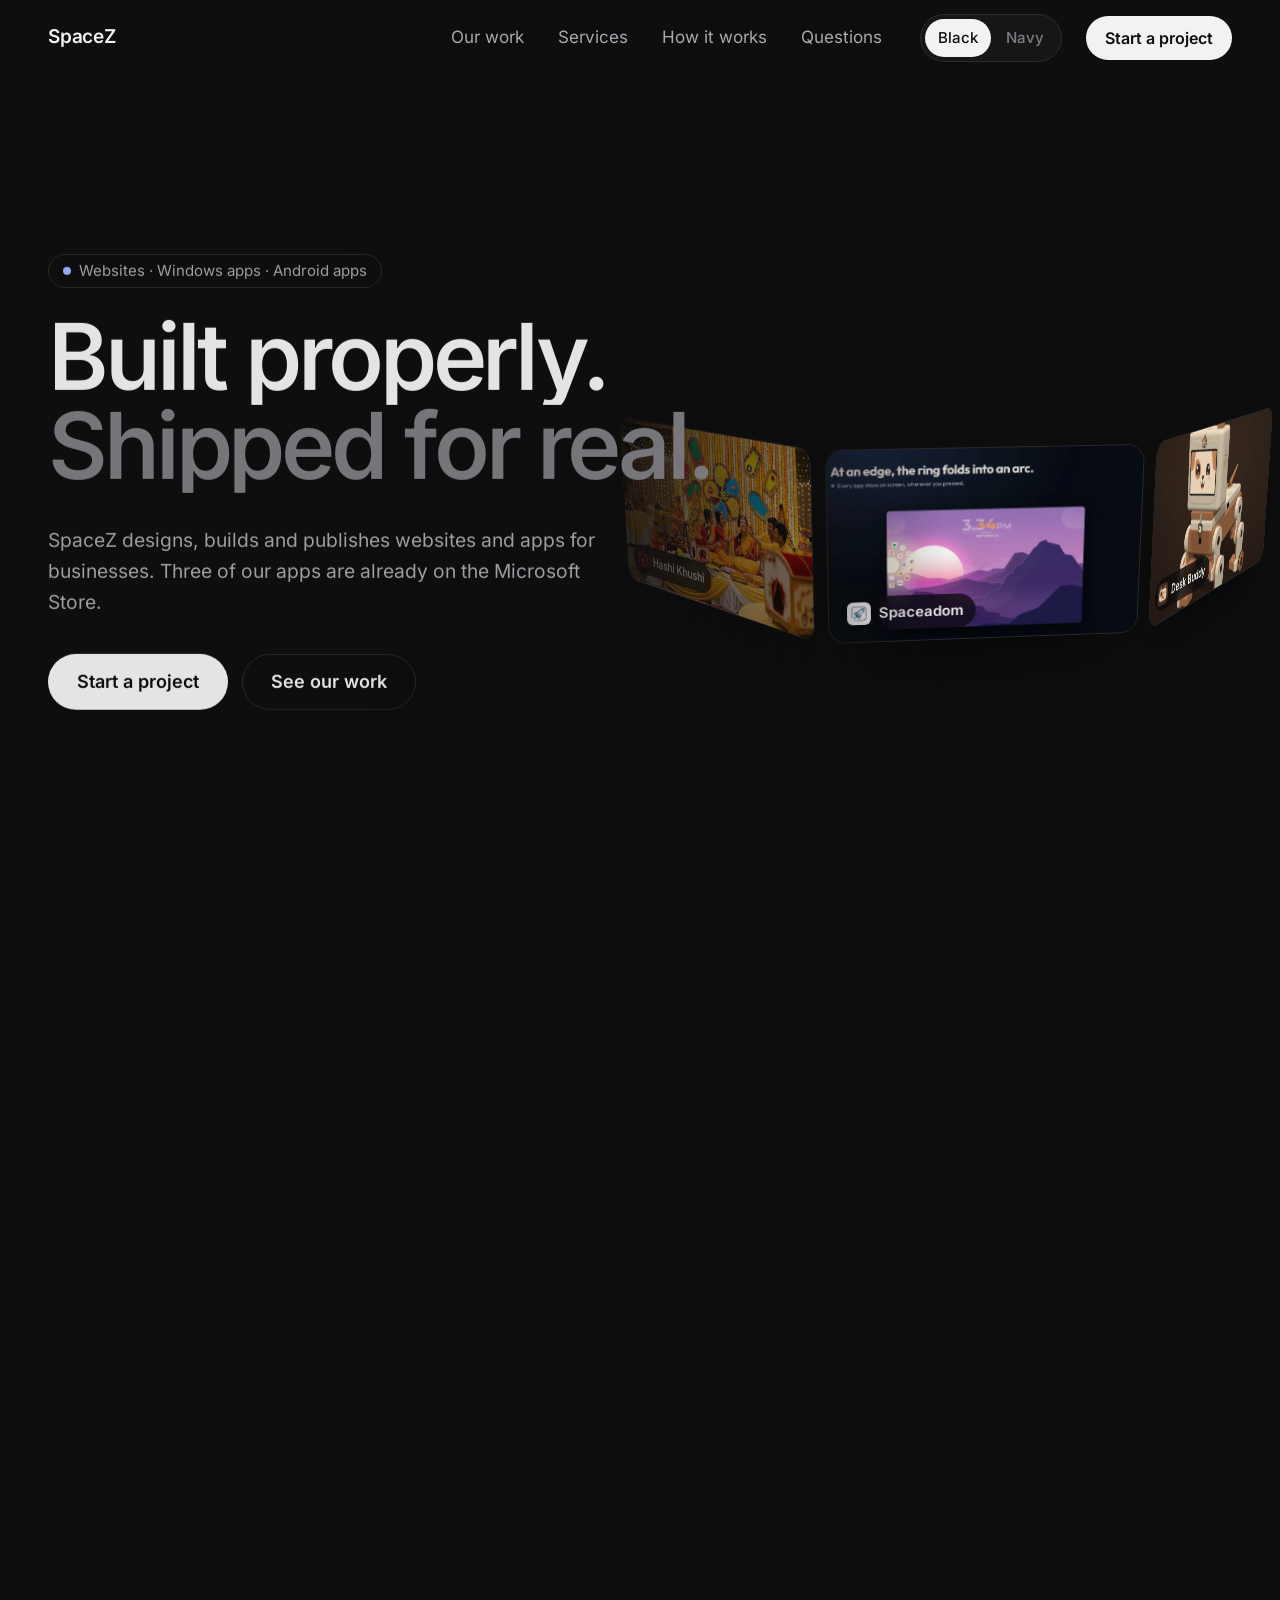
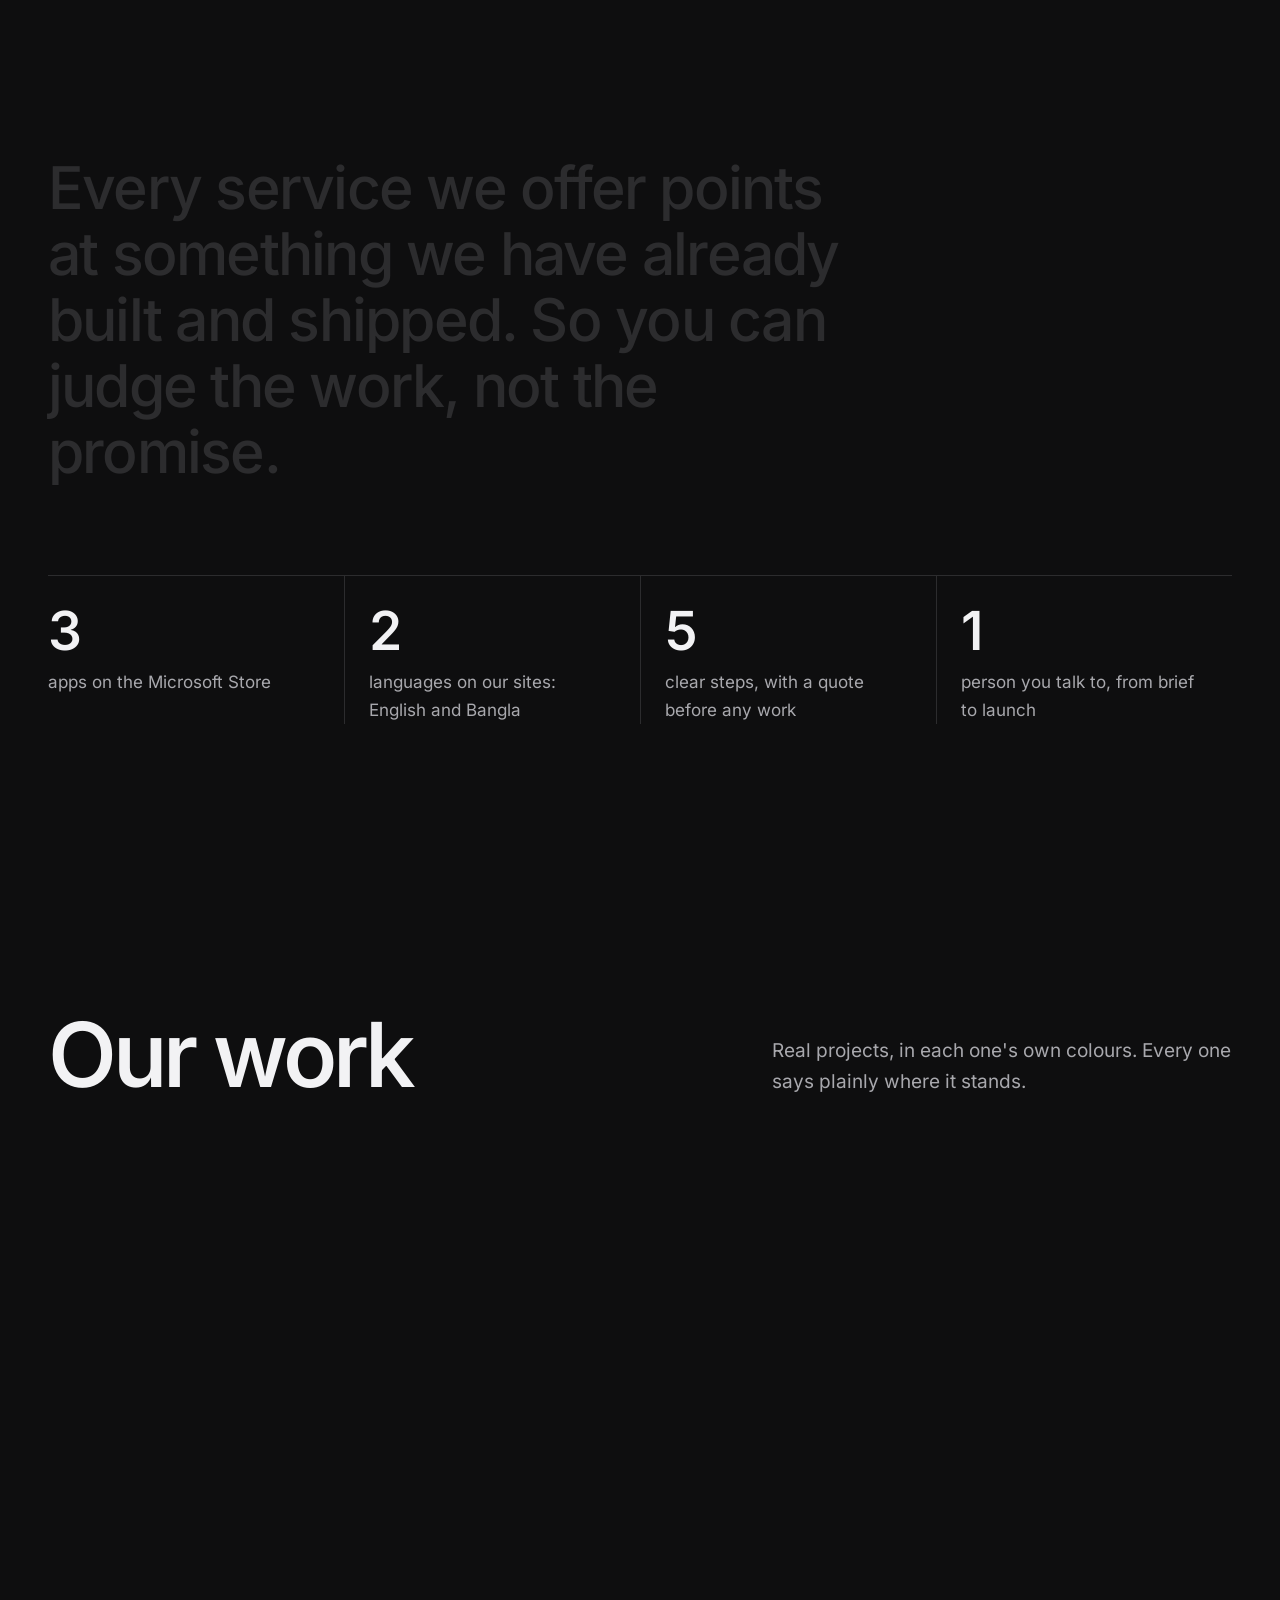
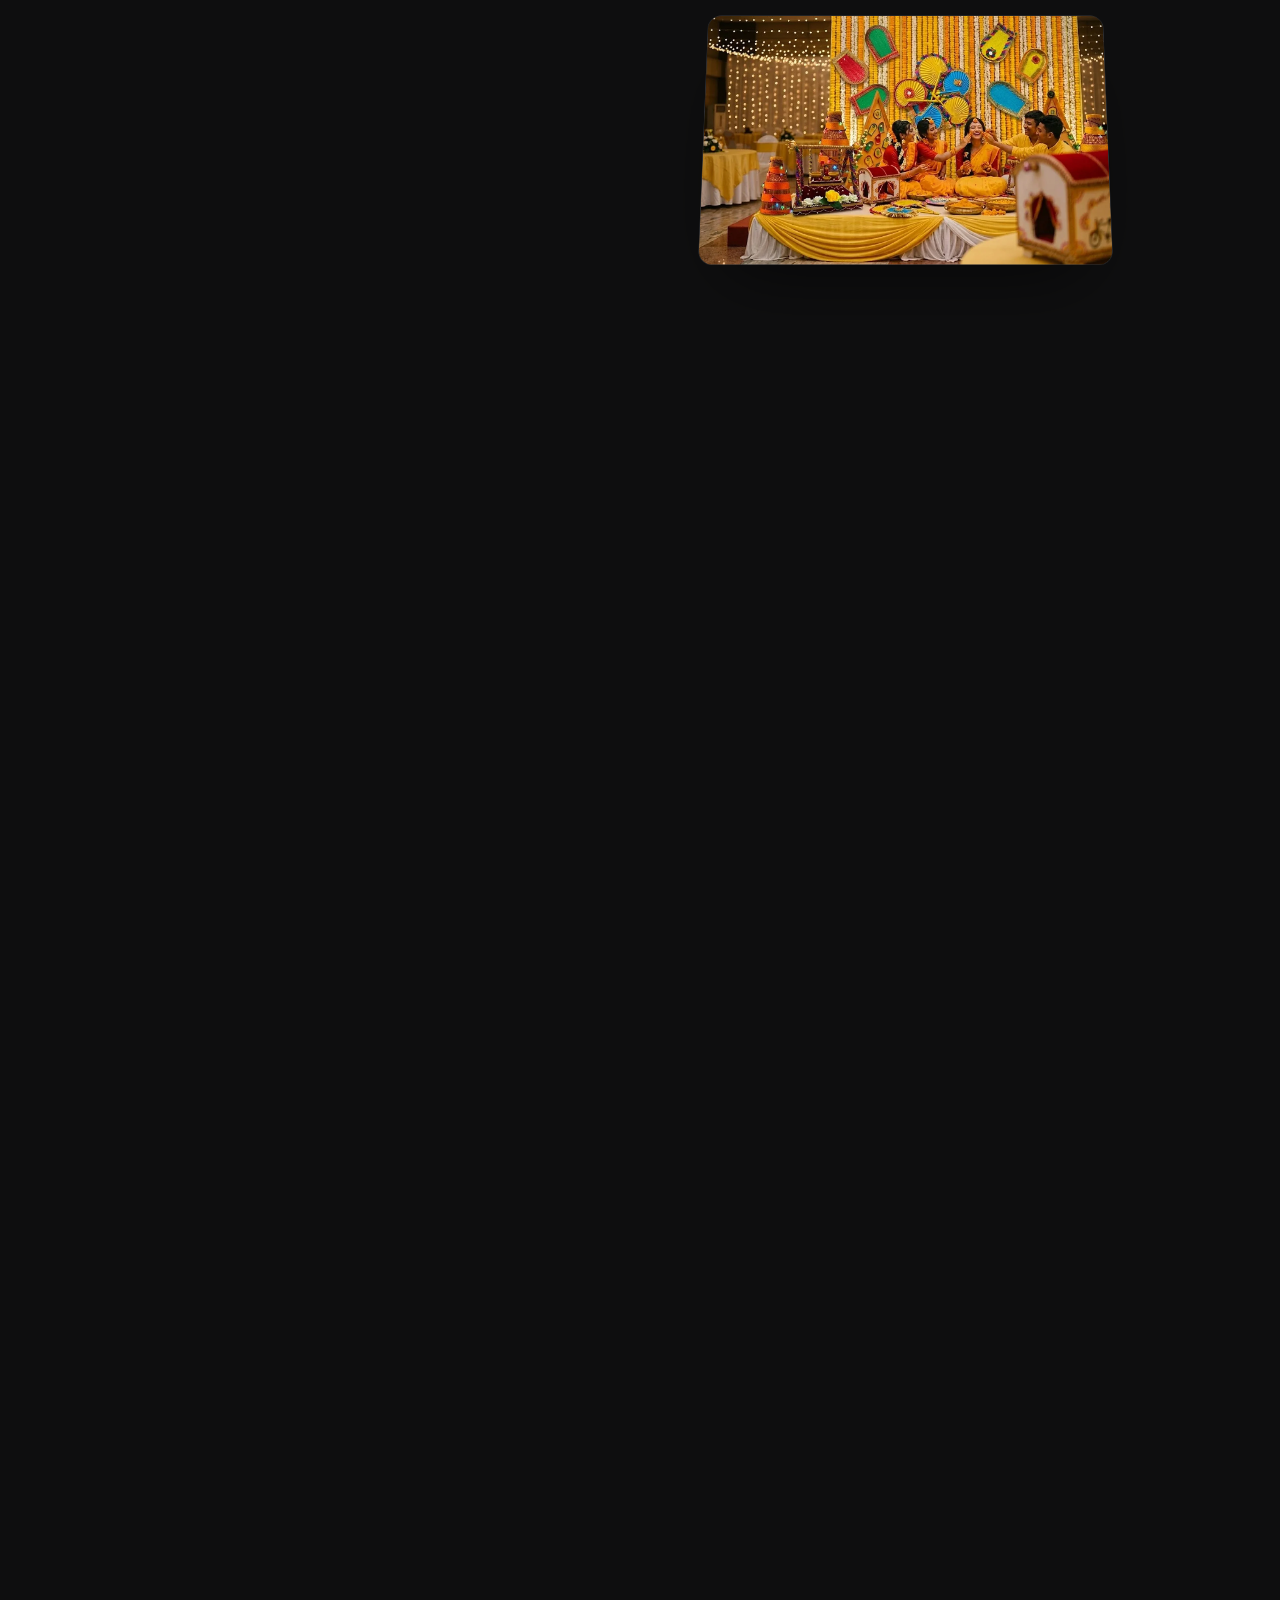
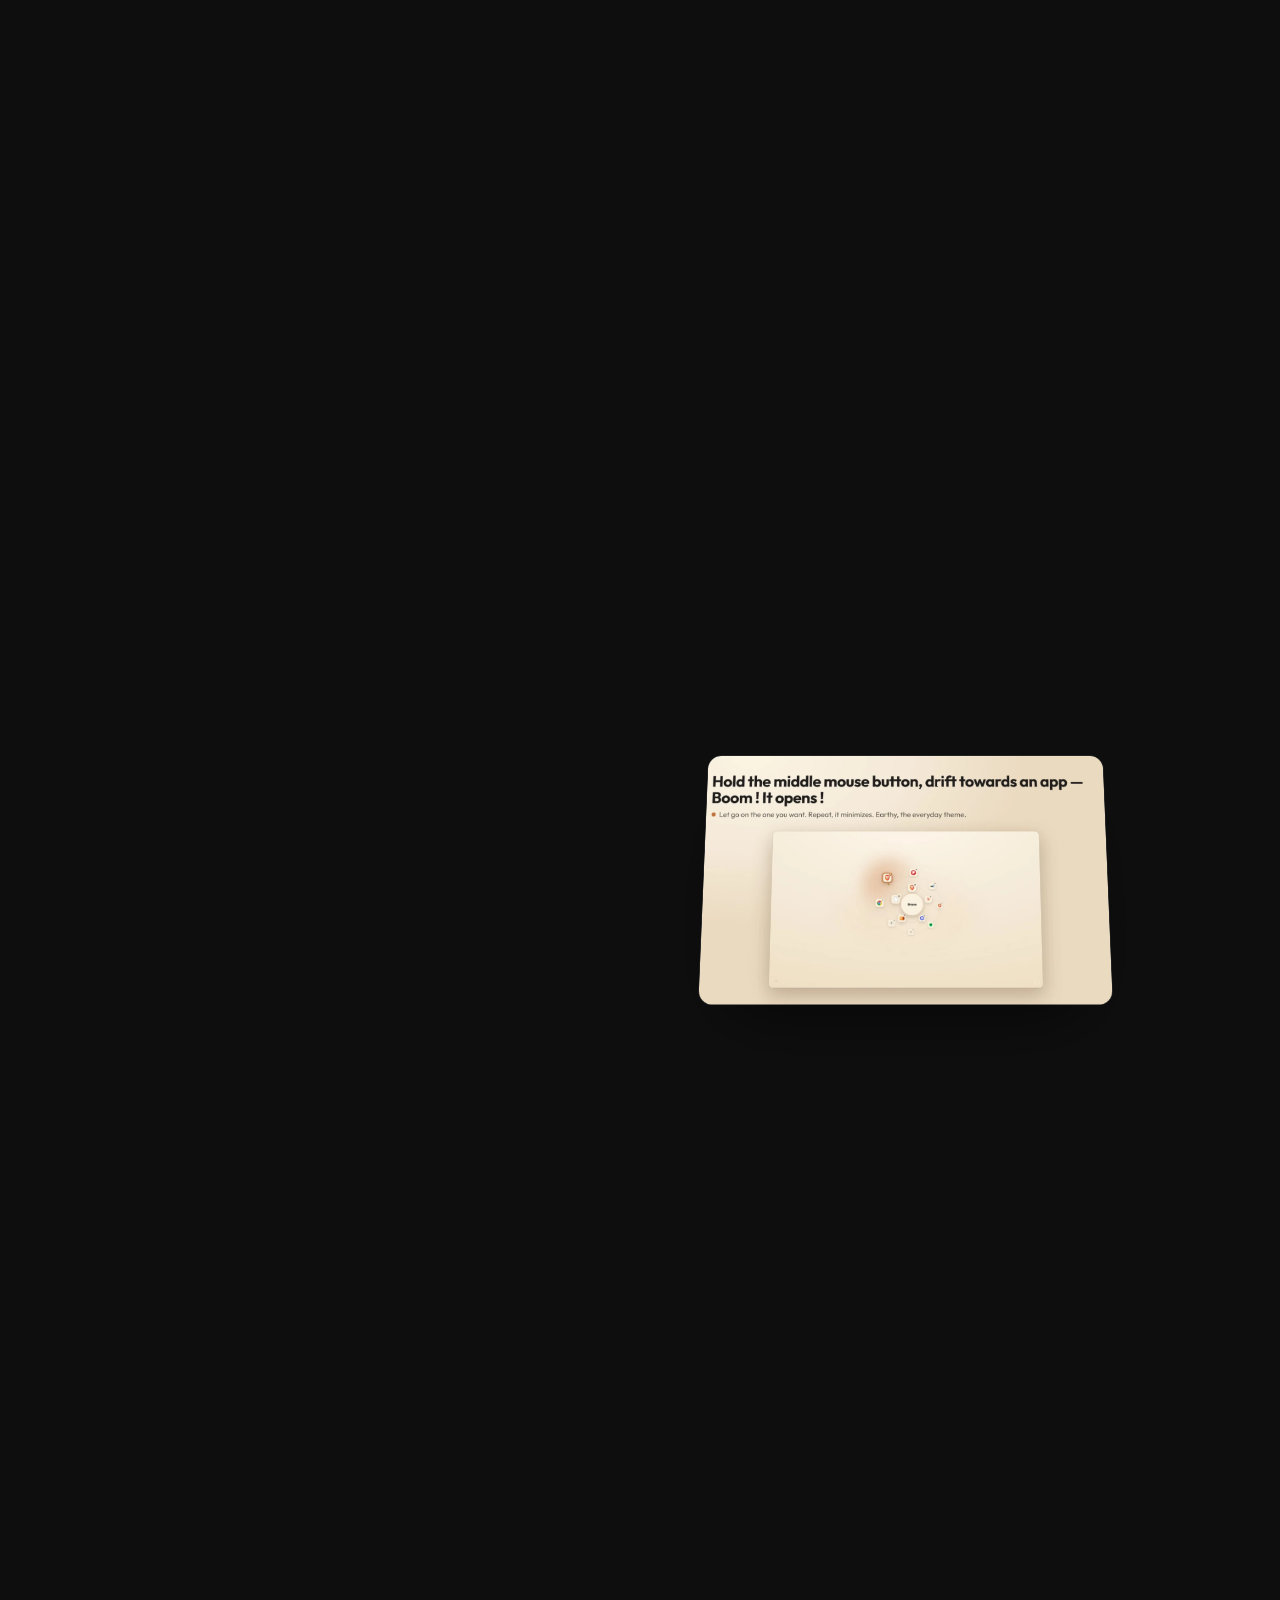
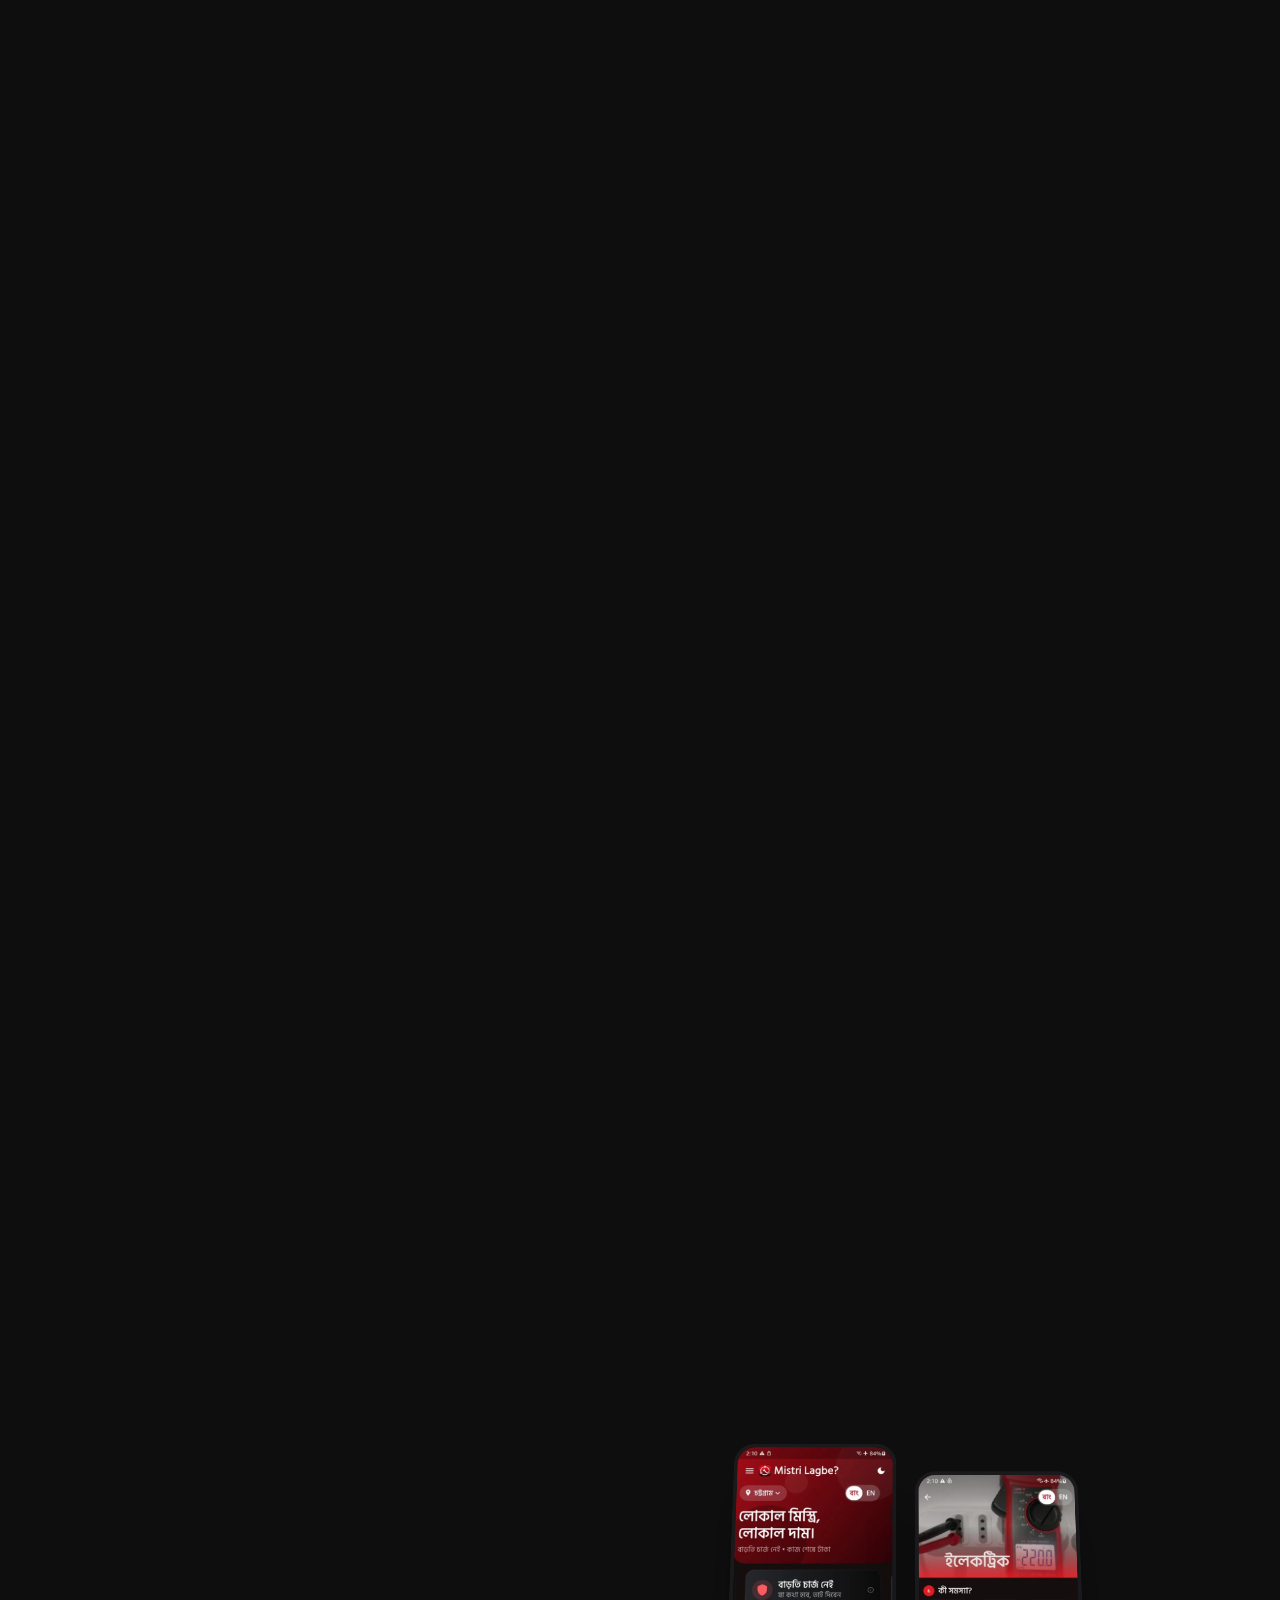
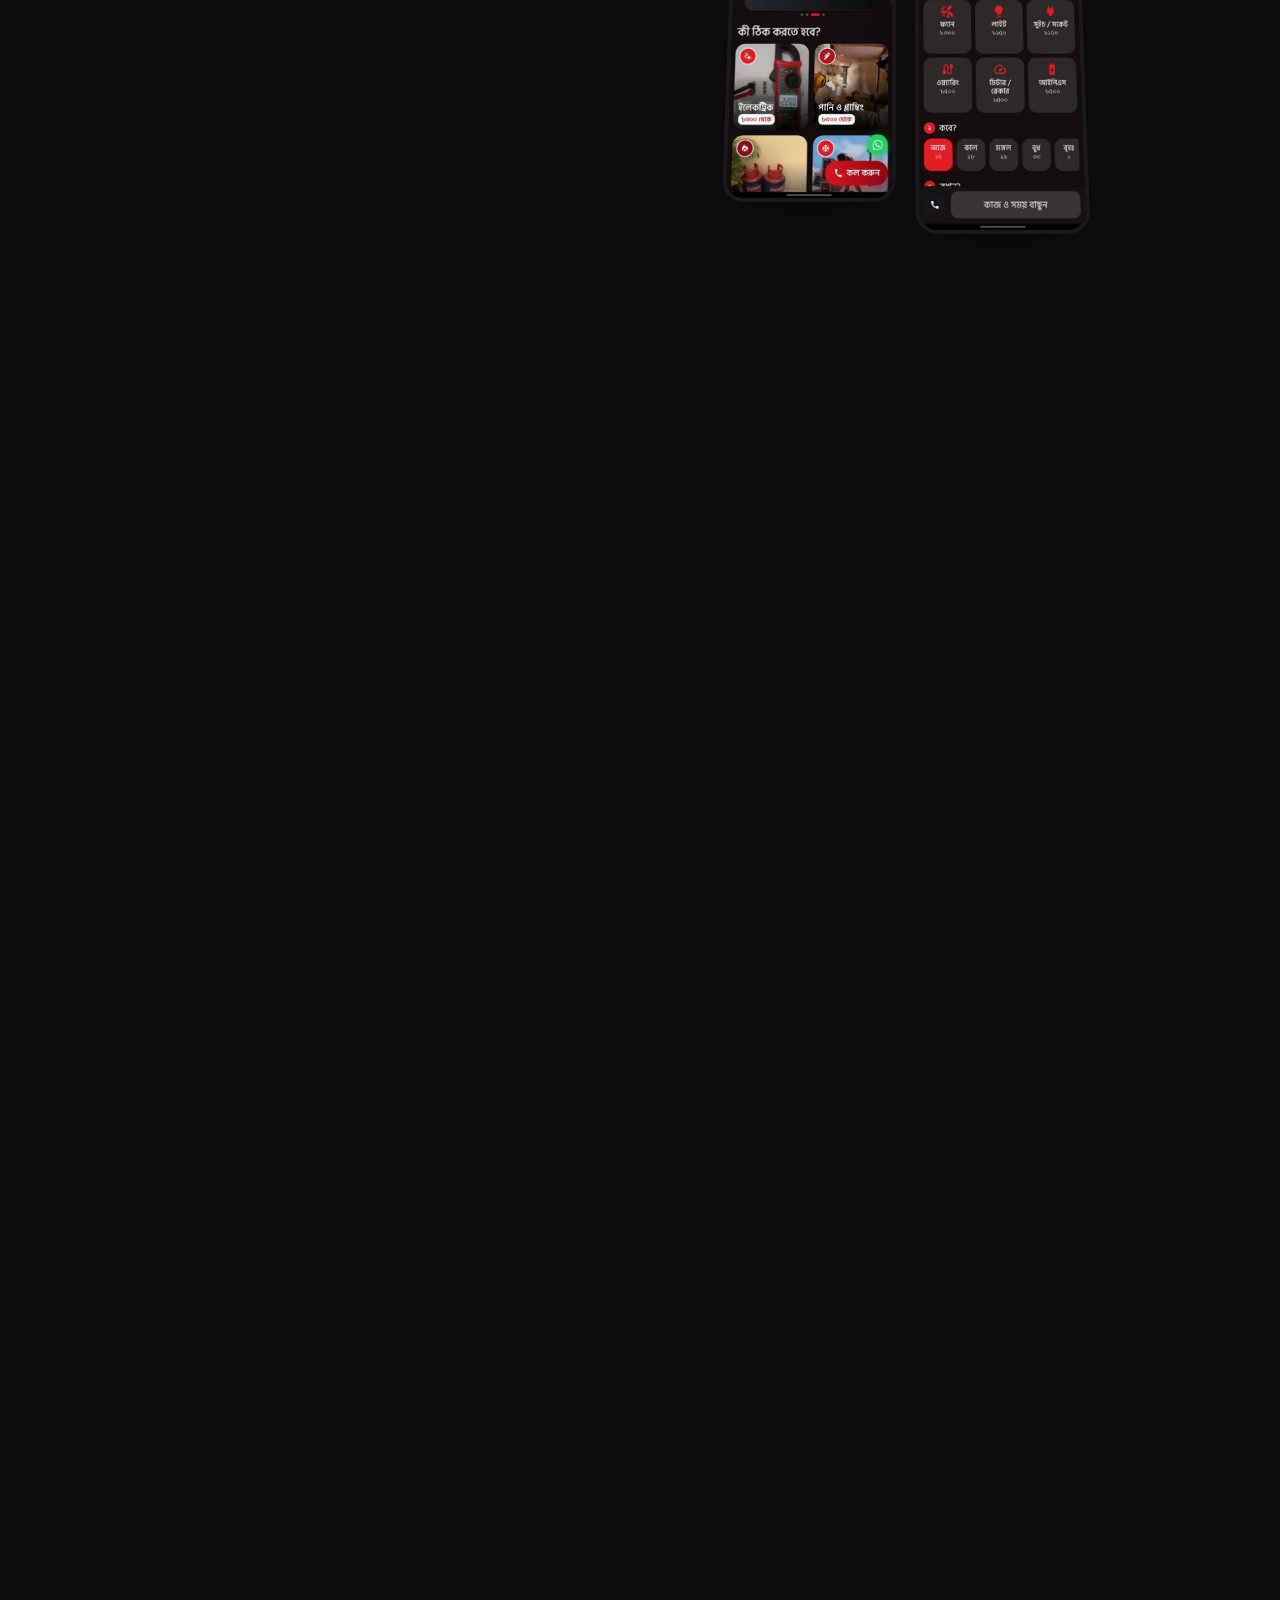
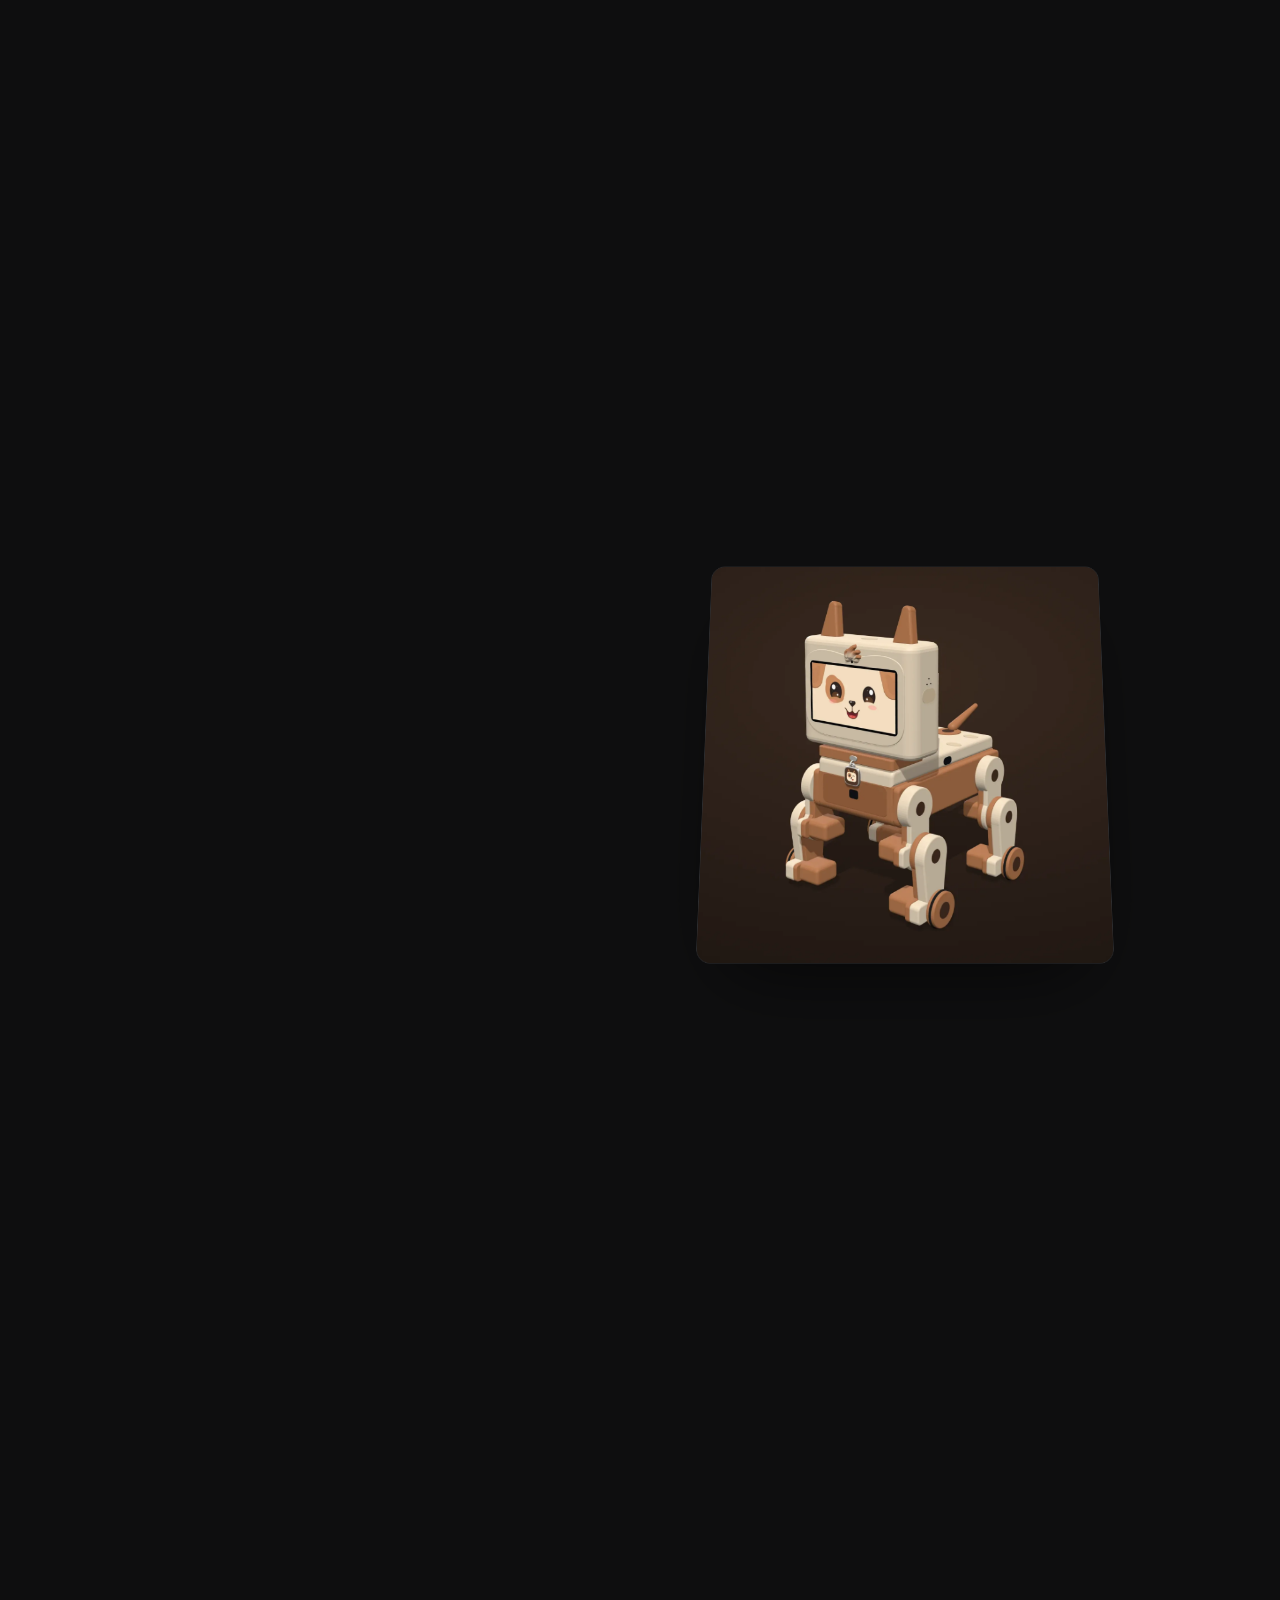
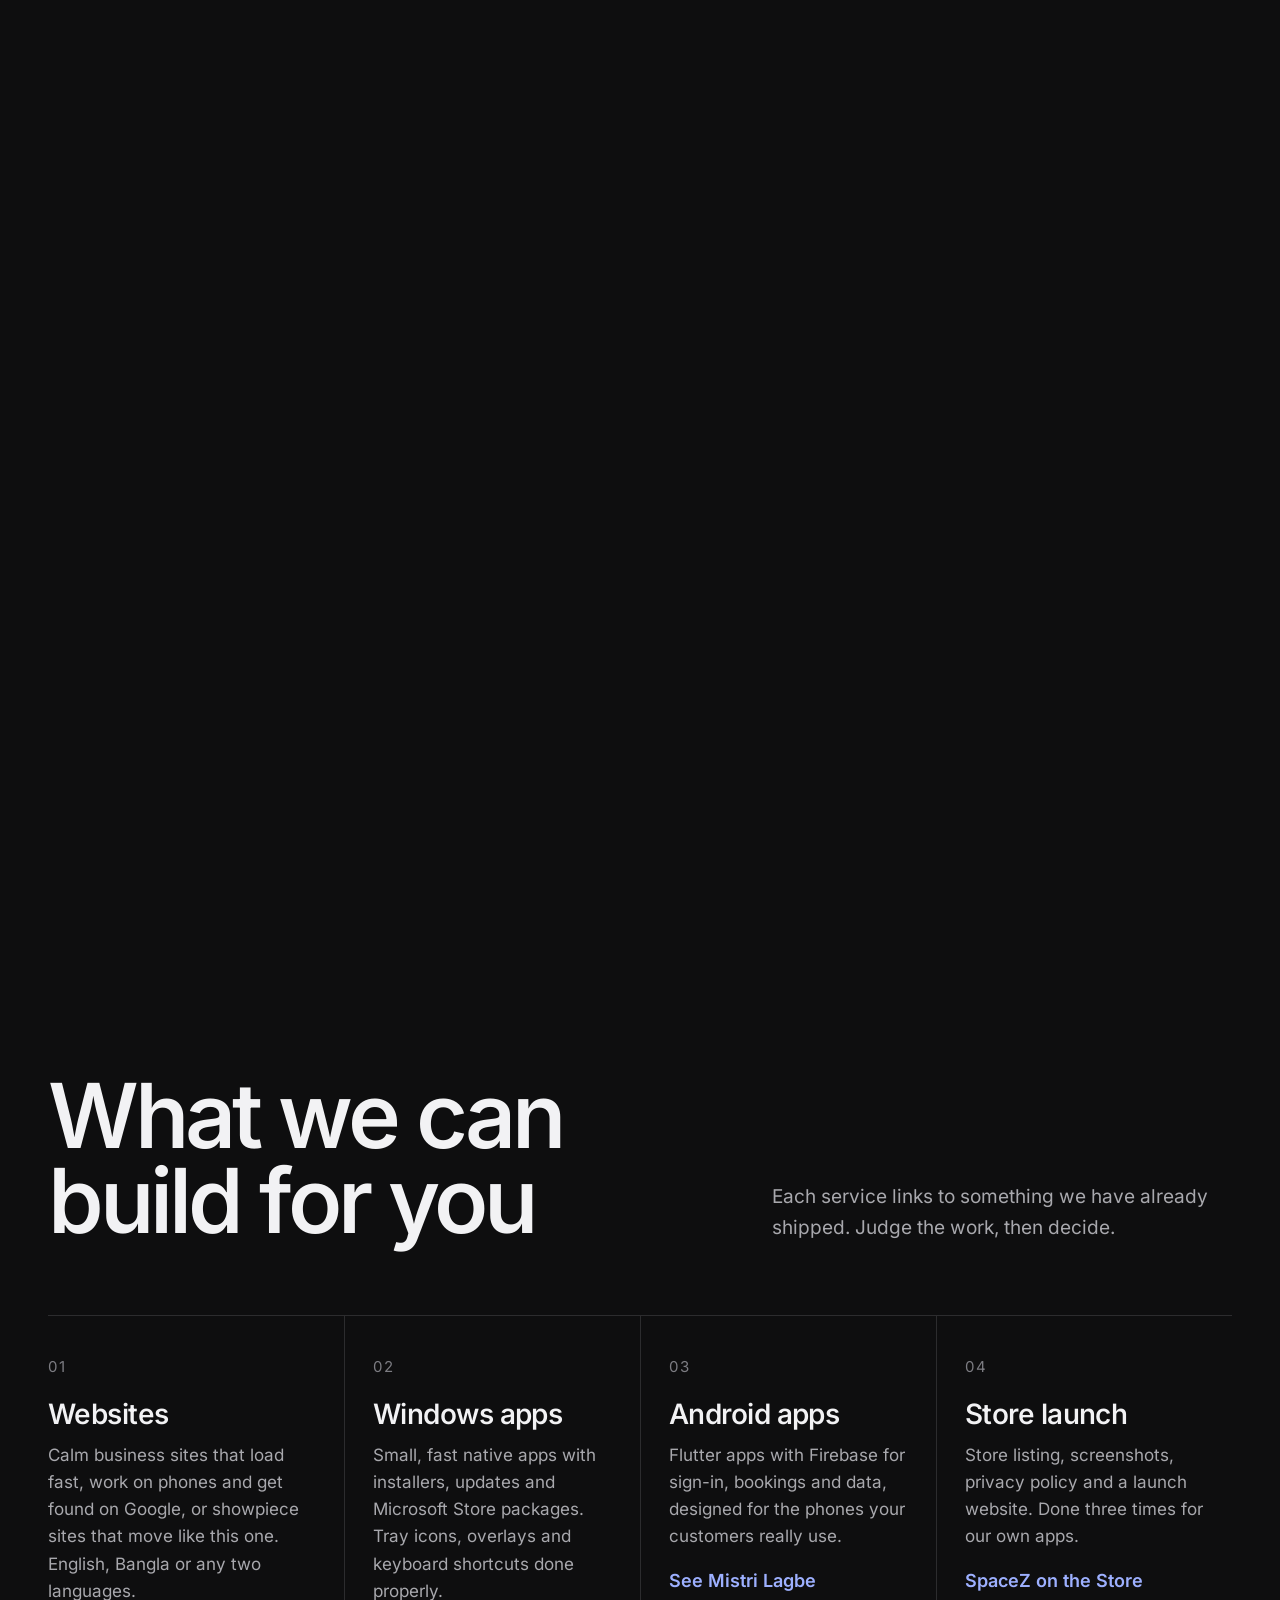
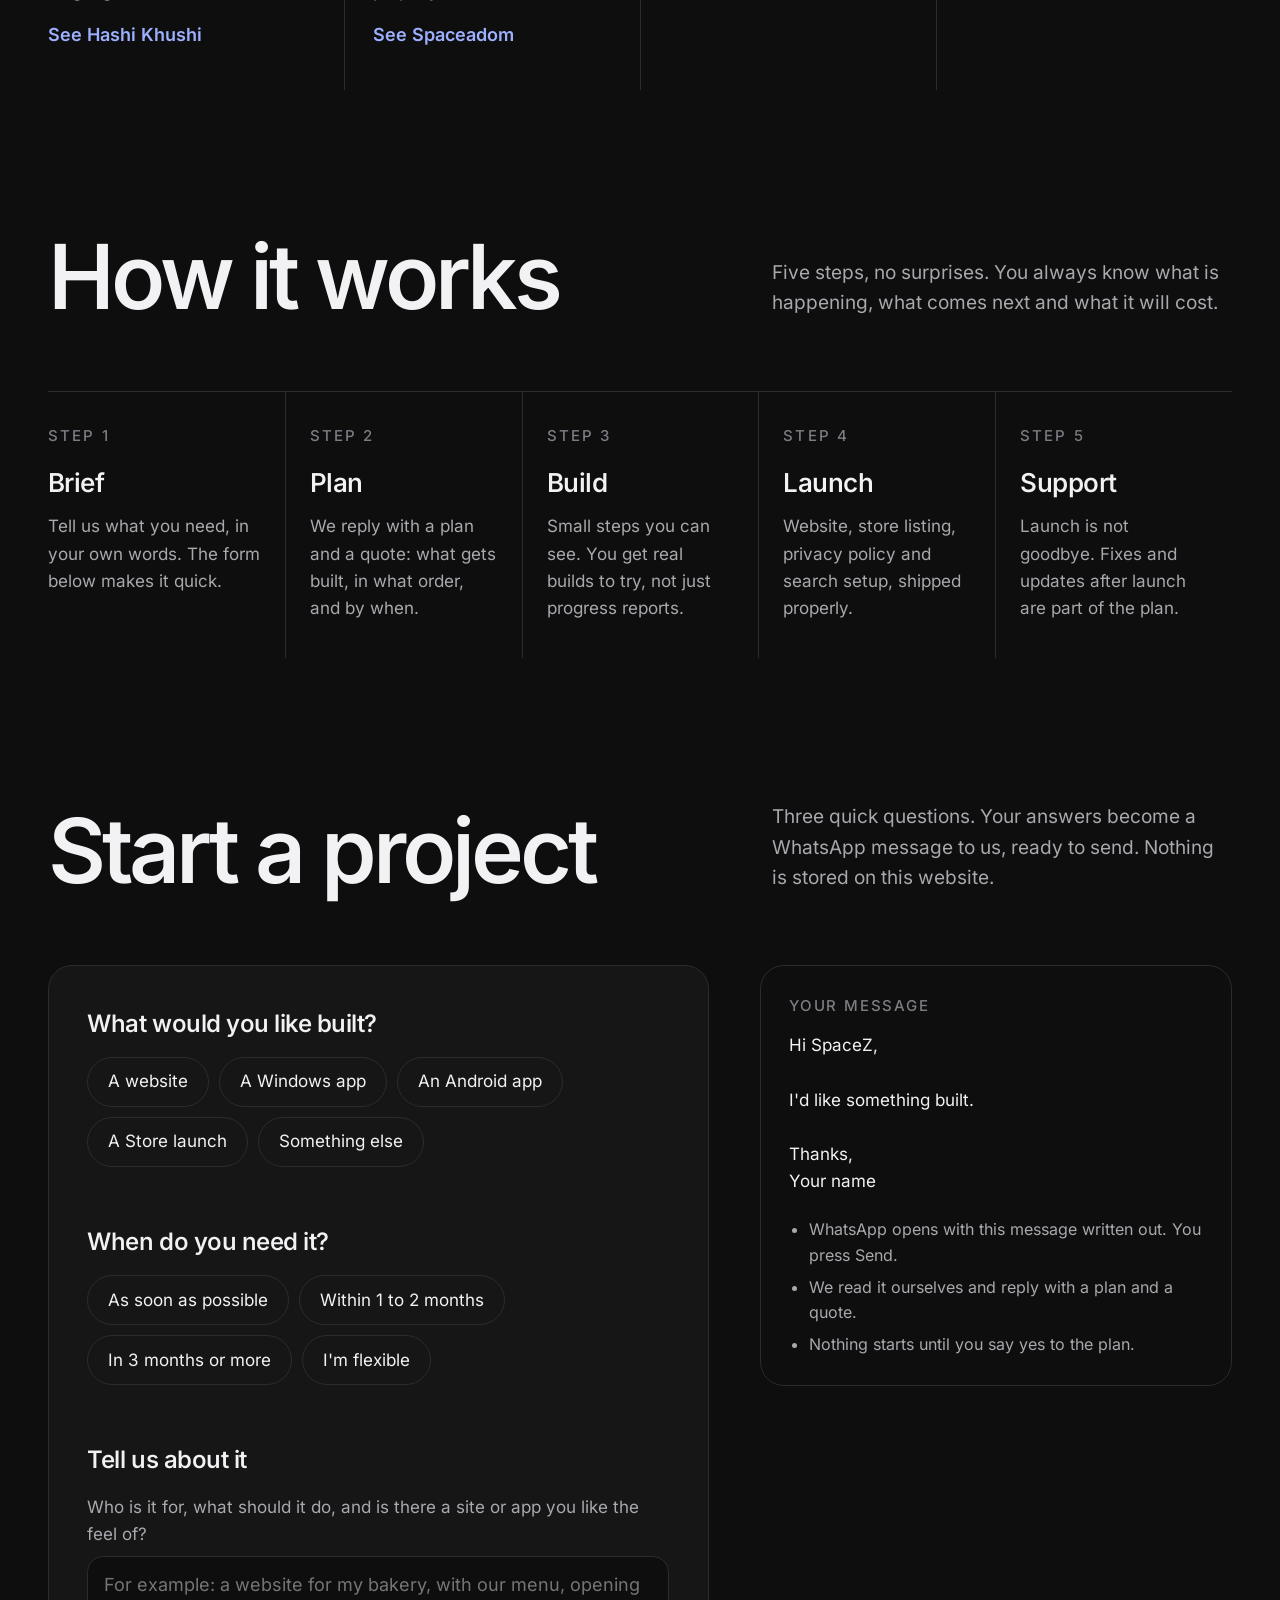
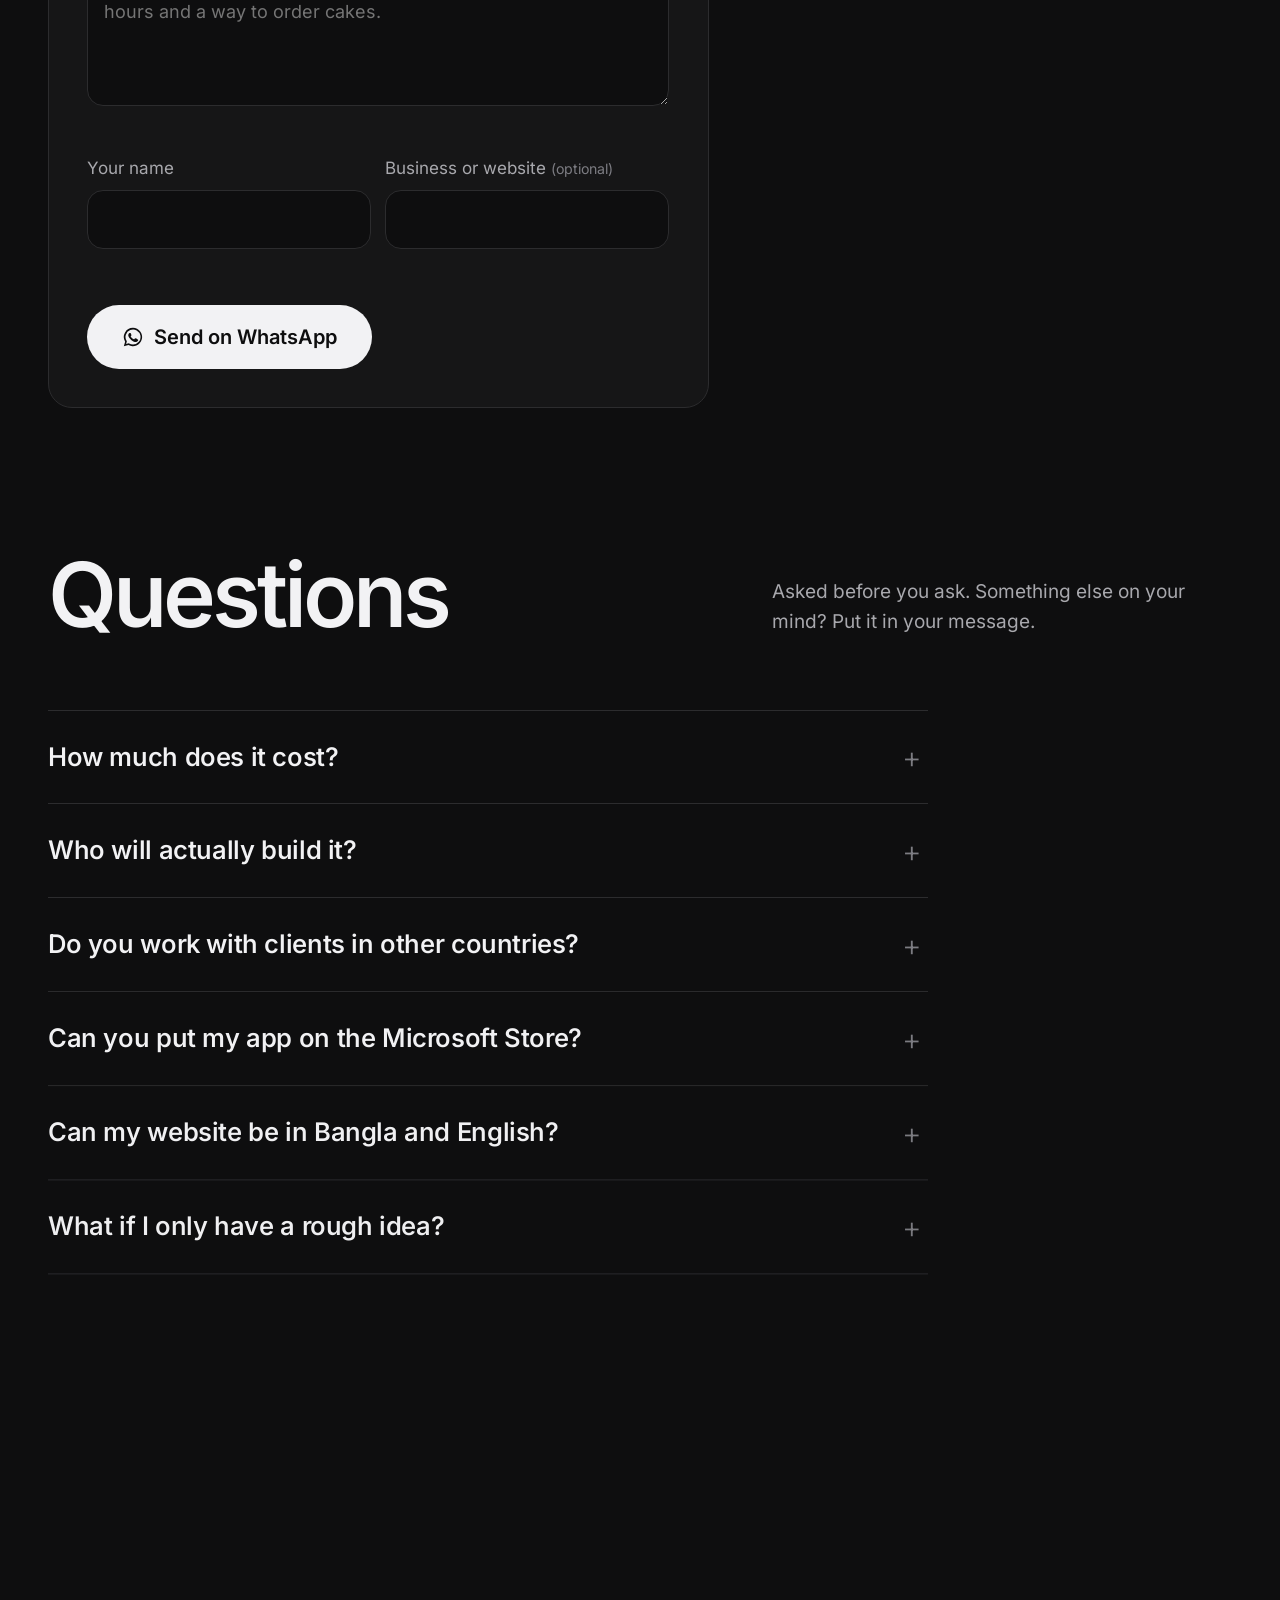
==== index.html @ 105871f8 "SpaceZ studio website: websites, Windows apps, Android apps and robots" ====
<!doctype html>
<html lang="en" data-theme="black" class="no-js">
<head>
<meta charset="utf-8">
<meta name="viewport" content="width=device-width, initial-scale=1, viewport-fit=cover">
<title>SpaceZ — Websites, Windows apps, Android apps and robots, built properly</title>
<meta name="description" content="SpaceZ is a small studio founded by Nur Ifran Arpon. We design, build and publish websites, Windows apps and Android apps for businesses, with three apps already on the Microsoft Store. Message us on WhatsApp.">
<link rel="canonical" href="https://nur-arpon.github.io/SpaceZ/">
<meta name="author" content="Nur Ifran Arpon">
<meta name="theme-color" content="#0e0e0f">
<script>(function(){var d=document.documentElement;d.className=d.className.replace('no-js','js');var t=null;try{t=localStorage.getItem('arpon-look')}catch(e){}if(t==='navy'||t==='black')d.setAttribute('data-theme',t)})();</script>
<link rel="preload" href="assets/fonts/inter.woff2" as="font" type="font/woff2" crossorigin>
<link rel="stylesheet" href="assets/css/site.css">
<link rel="icon" href="assets/img/favicon.svg" type="image/svg+xml">
<link rel="icon" href="assets/img/favicon-32.png" sizes="32x32" type="image/png">
<link rel="apple-touch-icon" href="assets/img/apple-touch-icon.png">
<meta property="og:type" content="website">
<meta property="og:site_name" content="SpaceZ">
<meta property="og:title" content="SpaceZ — Websites, apps and robots, built properly">
<meta property="og:description" content="A small studio with three apps on the Microsoft Store and live websites for real businesses. Tell us what you need on WhatsApp.">
<meta property="og:url" content="https://nur-arpon.github.io/SpaceZ/">
<meta property="og:image" content="https://nur-arpon.github.io/SpaceZ/assets/img/og.png">
<meta property="og:image:width" content="1200">
<meta property="og:image:height" content="630">
<meta name="twitter:card" content="summary_large_image">
<script type="application/ld+json">
{
  "@context": "https://schema.org",
  "@graph": [
    {
      "@type": "Organization",
      "@id": "https://nur-arpon.github.io/SpaceZ/#org",
      "name": "SpaceZ",
      "url": "https://nur-arpon.github.io/SpaceZ/",
      "logo": "https://nur-arpon.github.io/SpaceZ/assets/img/icon-512.png",
      "description": "A small studio that designs, builds and publishes websites, Windows apps and Android apps.",
      "founder": { "@type": "Person", "@id": "https://nur-arpon.github.io/#person", "name": "Nur Ifran Arpon", "url": "https://nur-arpon.github.io/" },
      "contactPoint": { "@type": "ContactPoint", "contactType": "sales", "url": "https://wa.me/61414089988", "availableLanguage": ["English", "Bengali"] },
      "sameAs": ["https://apps.microsoft.com/search/publisher?name=SpaceZ", "https://github.com/nur-arpon"]
    }
  ]
}
</script>
</head>
<body>
<a class="skip" href="#main">Skip to content</a>

<header class="header" id="header">
  <div class="wrap">
    <a class="wordmark" href="./">SpaceZ</a>
    <nav class="nav" aria-label="Main">
      <a href="#work">Our work</a>
      <a href="#services">Services</a>
      <a href="#process">How it works</a>
      <a href="#questions">Questions</a>
    </nav>
    <button class="theme-switch" type="button" aria-label="Switch the look between black and navy"><span data-v="black">Black</span><span data-v="navy">Navy</span></button>
    <a class="btn btn-primary btn-small" href="#brief">Start a project</a>
    <button class="menu-btn" type="button" aria-label="Open the menu" aria-expanded="false" aria-controls="sheet"><i></i></button>
  </div>
</header>
<div class="sheet" id="sheet">
  <a href="#work">Our work</a>
  <a href="#services">Services</a>
  <a href="#process">How it works</a>
  <a href="#questions">Questions</a>
  <button class="theme-switch" type="button" aria-label="Switch the look between black and navy"><span data-v="black">Black</span><span data-v="navy">Navy</span></button>
  <a class="btn btn-primary" href="#brief">Start a project</a>
</div>

<main id="main">

<section class="hero hero-long" id="top" aria-label="Introduction">
  <div class="hero-pin">
    <div class="orbit">
      <div class="orbit-cam" id="orbitCam">
        <div class="ring" id="ring">
          <button class="card3d" type="button" data-go="#websites" aria-label="See our websites"><img src="assets/img/work/hashi-hall.webp" alt="" width="1376" height="769"><span class="tag"><img src="assets/img/work/icon-hashi.webp" alt="" width="24" height="24">Hashi Khushi</span></button>
          <button class="card3d" type="button" data-go="#windows" aria-label="See our Windows apps"><img src="assets/img/work/spaceadom-arc.webp" alt="" width="1600" height="900"><span class="tag"><img src="assets/img/work/icon-spaceadom.webp" alt="" width="24" height="24">Spaceadom</span></button>
          <button class="card3d" type="button" data-go="#robots" aria-label="See our robot"><img src="assets/img/work/spike-robot.webp" alt="" width="1400" height="1400"><span class="tag"><img src="assets/img/work/icon-spike.webp" alt="" width="24" height="24">Desk Buddy</span></button>
          <button class="card3d" type="button" data-go="#android" aria-label="See our Android apps"><img src="assets/img/work/mistri-home.webp" alt="" width="540" height="1170" style="object-position:50% 20%"><span class="tag"><img src="assets/img/work/icon-mistri.webp" alt="" width="24" height="24">Mistri Lagbe</span></button>
          <button class="card3d" type="button" data-go="#windows" aria-label="See our Windows apps"><img src="assets/img/work/filez.webp" alt="" width="1280" height="720"><span class="tag"><img src="assets/img/work/icon-filez.webp" alt="" width="24" height="24">FileZ</span></button>
          <button class="card3d" type="button" data-go="#websites" aria-label="See our websites"><img src="assets/img/work/hashi-site.webp" alt="" width="1280" height="720"><span class="tag"><img src="assets/img/work/icon-hashi.webp" alt="" width="24" height="24">Website</span></button>
          <button class="card3d" type="button" data-go="#robots" aria-label="See Spike"><img src="assets/img/work/spike-app.webp" alt="" width="1280" height="720"><span class="tag"><img src="assets/img/work/icon-spike.webp" alt="" width="24" height="24">Spike app</span></button>
          <button class="card3d" type="button" data-go="#windows" aria-label="See our Windows apps"><img src="assets/img/work/spaceadom-ring.webp" alt="" width="1600" height="900"><span class="tag"><img src="assets/img/work/icon-spaceadom.webp" alt="" width="24" height="24">Spaceadom</span></button>
        </div>
      </div>
    </div>
    <div class="orbit-shade"></div>

    <div class="hero-copy">
      <div class="hero-kicker">
        <span class="pill"><span class="dot" style="color:var(--accent)"></span>Websites · Windows apps · Android apps</span>
      </div>
      <h1><span class="line"><span>Built properly.</span></span><span class="line"><span class="soft">Shipped for real.</span></span></h1>
      <p class="hero-lede">SpaceZ designs, builds and publishes websites and apps for businesses. Three of our apps are already on the Microsoft Store.</p>
      <div class="hero-actions">
        <a class="btn btn-primary" href="#brief">Start a project</a>
        <a class="btn btn-ghost" href="#work">See our work</a>
      </div>
    </div>
    <div class="hero-hint"><i></i>Scroll, or tap a picture</div>
  </div>
</section>

<section class="statement" aria-label="Why SpaceZ">
  <div class="wrap">
    <p data-words>Every service we offer points at something we have already built and shipped. So you can judge the work, not the promise.</p>
    <div class="facts">
      <div class="fact rv"><b>3</b><span>apps on the Microsoft Store</span></div>
      <div class="fact rv"><b>2</b><span>languages on our sites: English and Bangla</span></div>
      <div class="fact rv"><b>5</b><span>clear steps, with a quote before any work</span></div>
      <div class="fact rv"><b>1</b><span>person you talk to, from brief to launch</span></div>
    </div>
  </div>
</section>

<section class="work-intro" id="work" aria-labelledby="work-h">
  <div class="wrap sec-head">
    <h2 id="work-h" class="rv">Our work</h2>
    <p class="rv">Real projects, in each one's own colours. Every one says plainly where it stands.</p>
  </div>
</section>

<section class="chapter" id="websites" aria-labelledby="websites-h"
  data-palette='{"bg":"#140c08","bg3":"#22160f","line":"#3d2a1e","ink":"#f6efe3","ink2":"#d9c7a8","ink3":"#b09a7e","accent":"#d8901a"}'
  style="--chapter-font:'Cormorant',serif;--chapter-weight:600;--chapter-track:-0.01em">
  <div class="chapter-pin">
    <div class="chapter-grid">
      <div class="chapter-copy">
        <div class="chapter-num"><img src="assets/img/work/icon-hashi.webp" alt="" width="36" height="36">01 · Websites</div>
        <h3 id="websites-h">Hashi Khushi</h3>
        <p class="tagline">A bilingual website for a family business that rents gaye holud decorations and sells handmade home decor.</p>
        <ul>
          <li>Bangla and English, switchable on every page.</li>
          <li>Its own brand: a logo, colours and type made for the business.</li>
          <li>Designed for phones first, then laid out properly for desktops.</li>
        </ul>
        <div class="meta"><span class="pill live"><span class="dot"></span>Live website</span><span class="pill">Brand · Website</span></div>
        <div class="links">
          <a class="btn btn-primary btn-small" href="https://nur-arpon.github.io/hashi-khushi/">Visit the site</a>
          <a class="btn btn-ghost btn-small" href="https://nur-arpon.github.io/Spike/">Also: the Spike site</a>
        </div>
      </div>
      <div class="media" data-grow>
        <img class="slide" src="assets/img/work/hashi-hall.webp" alt="A gaye holud hall decorated with Hashi Khushi's rental pieces" width="1376" height="769" loading="lazy">
        <img class="slide" src="assets/img/work/hashi-site.webp" alt="The Hashi Khushi website's Bangla home page" width="1280" height="720" loading="lazy">
      </div>
    </div>
  </div>
</section>

<section class="chapter" id="windows" aria-labelledby="windows-h"
  data-palette='{"bg":"#070b17","bg3":"#131b33","line":"#222b48","ink":"#eef1fb","ink2":"#a3aac4","ink3":"#8189a8","accent":"#7d97ff"}'
  style="--chapter-font:'Outfit',sans-serif;--chapter-weight:600;--chapter-track:-0.035em">
  <div class="chapter-pin">
    <div class="chapter-grid">
      <div class="chapter-copy">
        <div class="chapter-num"><img src="assets/img/work/icon-spaceadom.webp" alt="" width="36" height="36">02 · Windows apps</div>
        <h3 id="windows-h">Spaceadom and FileZ</h3>
        <p class="tagline">Two native Windows apps, both published on the Microsoft Store.</p>
        <ul>
          <li>Spaceadom: hold Space, tap a letter, and the app opens. Now in beta on Mac and Linux.</li>
          <li>FileZ: a Downloads folder that tidies itself, with a Put back button on every move.</li>
          <li>Rust and Tauri: quick to start, light on memory, for x64 and ARM64 PCs.</li>
        </ul>
        <div class="meta"><span class="pill live"><span class="dot"></span>On the Microsoft Store</span><span class="pill">Rust · Tauri v2</span></div>
        <div class="links">
          <a class="btn btn-primary btn-small" href="https://apps.microsoft.com/detail/9PNB2QDZK902" target="_blank" rel="noopener">See Spaceadom</a>
          <a class="btn btn-ghost btn-small" href="https://apps.microsoft.com/detail/9MVK3ST0Z29J" target="_blank" rel="noopener">See FileZ</a>
        </div>
      </div>
      <div class="media" data-grow>
        <img class="slide" src="assets/img/work/spaceadom-ring.webp" alt="Spaceadom's mouse ring of app icons" width="1600" height="900" loading="lazy">
        <img class="slide" src="assets/img/work/spaceadom-anything.webp" alt="Spaceadom's keyboard map" width="1600" height="900" loading="lazy">
        <img class="slide" src="assets/img/work/filez.webp" alt="FileZ's home screen" width="1280" height="720" loading="lazy">
      </div>
    </div>
  </div>
</section>

<section class="chapter" id="android" aria-labelledby="android-h"
  data-palette='{"bg":"#0b0b0b","bg3":"#1a1214","line":"#33201f","ink":"#f4f1f1","ink2":"#cbbebe","ink3":"#a8a2a4","accent":"#ff3b45"}'>
  <div class="chapter-pin">
    <div class="chapter-grid">
      <div class="chapter-copy">
        <div class="chapter-num"><img src="assets/img/work/icon-mistri.webp" alt="" width="36" height="36">03 · Android apps</div>
        <h3 id="android-h">Mistri Lagbe</h3>
        <p class="tagline">"Need a tradesperson?" An app and website for booking trusted local mistris.</p>
        <ul>
          <li>Electrical, plumbing, gas, AC, paint, furniture, CCTV and lift work.</li>
          <li>Bangla first, with English one tap away.</li>
          <li>Flutter and Firebase: book from the app or straight from the website.</li>
        </ul>
        <div class="meta"><span class="pill test"><span class="dot"></span>Android: in testing</span><span class="pill">Flutter · Firebase</span></div>
      </div>
      <div class="phones" data-grow>
        <div class="phone"><img src="assets/img/work/mistri-home.webp" alt="Mistri Lagbe home screen in Bangla" width="540" height="1170" loading="lazy"></div>
        <div class="phone"><img src="assets/img/work/mistri-service.webp" alt="Mistri Lagbe service booking screen" width="540" height="1170" loading="lazy"></div>
      </div>
    </div>
  </div>
</section>

<section class="chapter" id="robots" aria-labelledby="robots-h"
  data-palette='{"bg":"#15100c","bg3":"#221914","line":"#3a2b21","ink":"#f6eadb","ink2":"#cdb8a3","ink3":"#a08670","accent":"#d9956a"}'
  style="--chapter-font:'Fraunces',serif;--chapter-weight:500;--chapter-track:-0.02em">
  <div class="chapter-pin">
    <div class="chapter-grid">
      <div class="chapter-copy">
        <div class="chapter-num"><img src="assets/img/work/icon-spike.webp" alt="" width="36" height="36">04 · Robots</div>
        <h3 id="robots-h">Spike <em>and</em> Desk&nbsp;Buddy</h3>
        <p class="tagline">A desk robot dog with a face, a memory and a personality, and the apps he lives in.</p>
        <ul>
          <li>The Spike app is on the Microsoft Store, with an Android version too.</li>
          <li>The body: ESP32-S3 boards, a touch-screen face, servos and a 3D-printed shell designed in SolidWorks.</li>
          <li>Proof we can take a product from software to hardware.</li>
        </ul>
        <div class="meta"><span class="pill live"><span class="dot"></span>App on the Microsoft Store</span><span class="pill build"><span class="dot"></span>Robot: prototype, building now</span></div>
        <div class="links">
          <a class="btn btn-primary btn-small" href="https://nur-arpon.github.io/Spike/">Meet Spike</a>
        </div>
      </div>
      <div class="media square" data-grow>
        <img class="slide" src="assets/img/work/spike-robot.webp" alt="Spike, a cream and brown robot dog with a screen face" width="1400" height="1400" loading="lazy">
        <img class="slide" src="assets/img/work/spike-side.webp" alt="Spike from the side" width="1600" height="1200" loading="lazy">
      </div>
    </div>
  </div>
</section>

<section class="block" id="services" aria-labelledby="sv-h">
  <div class="wrap">
    <div class="sec-head">
      <h2 id="sv-h" class="rv">What we can build for you</h2>
      <p class="rv">Each service links to something we have already shipped. Judge the work, then decide.</p>
    </div>
    <div class="grid-lines" style="--cols:4">
      <div class="rv"><span class="n">01</span><h4>Websites</h4><p>Calm business sites that load fast, work on phones and get found on Google, or showpiece sites that move like this one. English, Bangla or any two languages.</p><a class="proof" href="https://nur-arpon.github.io/hashi-khushi/">See Hashi Khushi</a></div>
      <div class="rv"><span class="n">02</span><h4>Windows apps</h4><p>Small, fast native apps with installers, updates and Microsoft Store packages. Tray icons, overlays and keyboard shortcuts done properly.</p><a class="proof" href="https://apps.microsoft.com/detail/9PNB2QDZK902" target="_blank" rel="noopener">See Spaceadom</a></div>
      <div class="rv"><span class="n">03</span><h4>Android apps</h4><p>Flutter apps with Firebase for sign-in, bookings and data, designed for the phones your customers really use.</p><a class="proof" href="#android">See Mistri Lagbe</a></div>
      <div class="rv"><span class="n">04</span><h4>Store launch</h4><p>Store listing, screenshots, privacy policy and a launch website. Done three times for our own apps.</p><a class="proof" href="https://apps.microsoft.com/search/publisher?name=SpaceZ" target="_blank" rel="noopener">SpaceZ on the Store</a></div>
    </div>
  </div>
</section>

<section class="block" id="process" aria-labelledby="pr-h" style="padding-top:0">
  <div class="wrap">
    <div class="sec-head">
      <h2 id="pr-h" class="rv">How it works</h2>
      <p class="rv">Five steps, no surprises. You always know what is happening, what comes next and what it will cost.</p>
    </div>
    <div class="steps">
      <div class="rv"><span class="eyebrow" style="margin:0">Step 1</span><b>Brief</b><p>Tell us what you need, in your own words. The form below makes it quick.</p></div>
      <div class="rv"><span class="eyebrow" style="margin:0">Step 2</span><b>Plan</b><p>We reply with a plan and a quote: what gets built, in what order, and by when.</p></div>
      <div class="rv"><span class="eyebrow" style="margin:0">Step 3</span><b>Build</b><p>Small steps you can see. You get real builds to try, not just progress reports.</p></div>
      <div class="rv"><span class="eyebrow" style="margin:0">Step 4</span><b>Launch</b><p>Website, store listing, privacy policy and search setup, shipped properly.</p></div>
      <div class="rv"><span class="eyebrow" style="margin:0">Step 5</span><b>Support</b><p>Launch is not goodbye. Fixes and updates after launch are part of the plan.</p></div>
    </div>
  </div>
</section>

<section class="block" id="brief" aria-labelledby="br-h" style="padding-top:0">
  <div class="wrap">
    <div class="sec-head">
      <h2 id="br-h" class="rv">Start a project</h2>
      <p class="rv">Three quick questions. Your answers become a WhatsApp message to us, ready to send. Nothing is stored on this website.</p>
    </div>
    <div class="brief">
      <form class="brief-form rv" id="briefForm" novalidate>
        <fieldset>
          <legend>What would you like built?</legend>
          <div class="chips" data-group="type">
            <label class="chip"><input type="radio" name="type" value="A website"><span>A website</span></label>
            <label class="chip"><input type="radio" name="type" value="A Windows app"><span>A Windows app</span></label>
            <label class="chip"><input type="radio" name="type" value="An Android app"><span>An Android app</span></label>
            <label class="chip"><input type="radio" name="type" value="A Store launch"><span>A Store launch</span></label>
            <label class="chip"><input type="radio" name="type" value="Something else"><span>Something else</span></label>
          </div>
          <p class="err" data-err="type"></p>
        </fieldset>
        <fieldset>
          <legend>When do you need it?</legend>
          <div class="chips">
            <label class="chip"><input type="radio" name="when" value="as soon as possible"><span>As soon as possible</span></label>
            <label class="chip"><input type="radio" name="when" value="within 1 to 2 months"><span>Within 1 to 2 months</span></label>
            <label class="chip"><input type="radio" name="when" value="in 3 months or more"><span>In 3 months or more</span></label>
            <label class="chip"><input type="radio" name="when" value="I'm flexible"><span>I'm flexible</span></label>
          </div>
          <p class="err" data-err="when"></p>
        </fieldset>
        <fieldset>
          <legend>Tell us about it</legend>
          <label class="field" for="briefIdea">Who is it for, what should it do, and is there a site or app you like the feel of?</label>
          <textarea id="briefIdea" name="idea" maxlength="1500" placeholder="For example: a website for my bakery, with our menu, opening hours and a way to order cakes."></textarea>
          <p class="err" data-err="idea"></p>
          <div class="row2" style="margin-top:14px">
            <div><label class="field" for="briefName">Your name</label><input type="text" id="briefName" name="name" autocomplete="name" maxlength="80"></div>
            <div><label class="field" for="briefBiz">Business or website <small style="color:var(--ink-3)">(optional)</small></label><input type="text" id="briefBiz" name="biz" maxlength="120"></div>
          </div>
          <p class="err" data-err="name"></p>
        </fieldset>
        <button class="btn btn-whatsapp" type="submit">
          <svg viewBox="0 0 24 24" aria-hidden="true" fill="currentColor"><path d="M12 2a10 10 0 0 0-8.6 15.1L2 22l5-1.3A10 10 0 1 0 12 2Zm0 18.2a8.2 8.2 0 0 1-4.2-1.2l-.3-.2-3 .8.8-2.9-.2-.3A8.2 8.2 0 1 1 12 20.2Zm4.5-6.1c-.2-.1-1.5-.7-1.7-.8-.2-.1-.4-.1-.6.1l-.8 1c-.1.2-.3.2-.5.1a6.7 6.7 0 0 1-3.3-2.9c-.3-.4.3-.4.7-1.4.1-.2 0-.3 0-.4l-.8-1.8c-.2-.5-.4-.4-.6-.4h-.5a1 1 0 0 0-.7.3 3 3 0 0 0-.9 2.2 5.2 5.2 0 0 0 1.1 2.7 11.8 11.8 0 0 0 4.5 4c1.7.7 2.3.8 3.2.6a2.7 2.7 0 0 0 1.8-1.2 2.2 2.2 0 0 0 .2-1.3c-.1-.1-.3-.2-.5-.3Z"/></svg>
          Send on WhatsApp
        </button>
      </form>
      <aside class="brief-preview rv" aria-live="polite">
        <h3>Your message</h3>
        <pre id="briefPreview">Hi SpaceZ, …</pre>
        <ul>
          <li>WhatsApp opens with this message written out. You press Send.</li>
          <li>We read it ourselves and reply with a plan and a quote.</li>
          <li>Nothing starts until you say yes to the plan.</li>
        </ul>
      </aside>
    </div>
  </div>
</section>

<section class="block" id="questions" aria-labelledby="q-h" style="padding-top:0">
  <div class="wrap">
    <div class="sec-head">
      <h2 id="q-h" class="rv">Questions</h2>
      <p class="rv">Asked before you ask. Something else on your mind? Put it in your message.</p>
    </div>
    <div class="faq">
      <details class="rv"><summary>How much does it cost?</summary><p>Every project is different, so there is no price list. Tell us about yours and we will reply with a plan and a quote before any work starts.</p></details>
      <details class="rv"><summary>Who will actually build it?</summary><p>SpaceZ was founded by Nur Ifran Arpon, an engineering student and developer. He builds with a small team of student developers, the same people who made Spaceadom, Spike and FileZ, and he is the person you talk to.</p></details>
      <details class="rv"><summary>Do you work with clients in other countries?</summary><p>Yes. We work remotely with clients anywhere. Most of the work happens in writing, and calls are set for a time that suits you.</p></details>
      <details class="rv"><summary>Can you put my app on the Microsoft Store?</summary><p>Yes. SpaceZ has published three apps there: Spaceadom, Spike and FileZ. That covers the listing, the screenshots, the privacy policy and the submission itself.</p></details>
      <details class="rv"><summary>Can my website be in Bangla and English?</summary><p>Yes. Hashi Khushi and Mistri Lagbe both switch between Bangla and English on every page, and we can do the same for any two languages.</p></details>
      <details class="rv"><summary>What if I only have a rough idea?</summary><p>That is the normal place to start. Describe the problem you want solved, and the plan will turn it into something concrete.</p></details>
    </div>
  </div>
</section>

<section class="contact" id="contact" aria-labelledby="ct-h">
  <div class="wrap">
    <h2 id="ct-h" class="rv">Got an idea? Let's build it.</h2>
    <p class="rv">Message us on WhatsApp in your own words. We reply with a plan and a quote, and nothing starts until you say yes.</p>
    <div class="hero-actions rv">
      <a class="btn btn-whatsapp" href="https://wa.me/61414089988?text=Hi%20SpaceZ%2C%20I%27d%20like%20to%20talk%20about%20a%20project." target="_blank" rel="noopener">
        <svg viewBox="0 0 24 24" aria-hidden="true" fill="currentColor"><path d="M12 2a10 10 0 0 0-8.6 15.1L2 22l5-1.3A10 10 0 1 0 12 2Zm0 18.2a8.2 8.2 0 0 1-4.2-1.2l-.3-.2-3 .8.8-2.9-.2-.3A8.2 8.2 0 1 1 12 20.2Zm4.5-6.1c-.2-.1-1.5-.7-1.7-.8-.2-.1-.4-.1-.6.1l-.8 1c-.1.2-.3.2-.5.1a6.7 6.7 0 0 1-3.3-2.9c-.3-.4.3-.4.7-1.4.1-.2 0-.3 0-.4l-.8-1.8c-.2-.5-.4-.4-.6-.4h-.5a1 1 0 0 0-.7.3 3 3 0 0 0-.9 2.2 5.2 5.2 0 0 0 1.1 2.7 11.8 11.8 0 0 0 4.5 4c1.7.7 2.3.8 3.2.6a2.7 2.7 0 0 0 1.8-1.2 2.2 2.2 0 0 0 .2-1.3c-.1-.1-.3-.2-.5-.3Z"/></svg>
        Message us on WhatsApp
      </a>
    </div>
    <p class="contact-alt rv">Prefer email? <button type="button" data-email>Show our email address</button></p>
  </div>
</section>

</main>

<footer class="footer">
  <div class="wrap">
    <div class="footer-grid">
      <div>
        <p class="big">SpaceZ</p>
        <p style="margin:0;max-width:40ch">Websites, Windows apps and Android apps, built properly and shipped. Founded by <a href="https://nur-arpon.github.io/" style="color:var(--ink)">Nur Ifran Arpon</a>.</p>
        <p class="kofi">Enjoy our free apps? You can <a href="https://ko-fi.com/nurifran" target="_blank" rel="noopener">buy us a coffee on Ko-fi</a>.</p>
      </div>
      <div><h5>Studio</h5><ul><li><a href="#work">Our work</a></li><li><a href="#services">Services</a></li><li><a href="#process">How it works</a></li><li><a href="#brief">Start a project</a></li><li><a href="privacy.html">Privacy</a></li></ul></div>
      <div><h5>Work</h5><ul><li><a href="https://nur-arpon.github.io/hashi-khushi/">Hashi Khushi</a></li><li><a href="https://nur-arpon.github.io/Spaceadom/">Spaceadom</a></li><li><a href="https://apps.microsoft.com/detail/9MVK3ST0Z29J">FileZ</a></li><li><a href="https://nur-arpon.github.io/Spike/">Spike</a></li></ul></div>
      <div><h5>Elsewhere</h5><ul><li><a href="https://apps.microsoft.com/search/publisher?name=SpaceZ">Microsoft Store</a></li><li><a href="https://github.com/nur-arpon">GitHub</a></li><li><a href="https://nur-arpon.github.io/">Nur Ifran Arpon</a></li></ul></div>
    </div>
    <div class="footer-bottom"><span>© 2026 SpaceZ</span><span>Made by Nur Ifran Arpon · SpaceZ</span></div>
  </div>
</footer>

<script src="assets/js/vendor/gsap.min.js" defer></script>
<script src="assets/js/vendor/ScrollTrigger.min.js" defer></script>
<script src="assets/js/vendor/lenis.min.js" defer></script>
<script src="assets/js/site.js" defer></script>
<script src="assets/js/brief.js" defer></script>
</body>
</html>
---- assets/css/site.css ----
/* Nur Ifran Arpon — portfolio. Two looks: "black" (default, quiet greyscale) and "navy" (the Spaceadom blues).
   Each project chapter repaints the page in that product's own colours while it is on screen (see site.js). */

@font-face { font-family: "Inter"; src: url("../fonts/inter.woff2") format("woff2"); font-weight: 100 900; font-display: swap; }
@font-face { font-family: "Outfit"; src: url("../fonts/outfit.woff2") format("woff2"); font-weight: 100 900; font-display: swap; }
@font-face { font-family: "Fraunces"; src: url("../fonts/fraunces.woff2") format("woff2"); font-weight: 100 900; font-display: swap; }
@font-face { font-family: "Fraunces"; src: url("../fonts/fraunces-italic.woff2") format("woff2"); font-weight: 100 900; font-style: italic; font-display: swap; }
@font-face { font-family: "Cormorant"; src: url("../fonts/cormorant.woff") format("woff"); font-weight: 300 700; font-display: swap; }

:root, :root[data-theme="black"] {
  --bg: #0e0e0f;
  --bg-2: #161617;
  --bg-3: #1d1d1f;
  --line: #2c2c2e;
  --ink: #f2f2f4;
  --ink-2: #a8a8ad;
  --ink-3: #7c7c82;
  --accent: #9db0ff;
  --cta-bg: #f2f2f4;
  --cta-ink: #0e0e0f;
  --font-display: "Inter", system-ui, sans-serif;
  --display-weight: 560;
  --display-track: -0.045em;
  --chapter-font: var(--font-display);
  color-scheme: dark;
}
:root[data-theme="navy"] {
  --bg: #070b17;
  --bg-2: #0d1326;
  --bg-3: #131b33;
  --line: #222b48;
  --ink: #eef1fb;
  --ink-2: #a3aac4;
  --ink-3: #8189a8;
  --accent: #7d97ff;
  --cta-bg: #7d97ff;
  --cta-ink: #070b17;
  --font-display: "Outfit", "Inter", system-ui, sans-serif;
  --display-weight: 600;
  --display-track: -0.035em;
}

*, *::before, *::after { box-sizing: border-box; }
html { -webkit-text-size-adjust: 100%; text-size-adjust: 100%; }
html.lenis, html.lenis body { height: auto; }
.lenis.lenis-smooth { scroll-behavior: auto !important; }
body {
  margin: 0;
  background: var(--bg);
  color: var(--ink);
  font: 400 18px/1.6 "Inter", system-ui, -apple-system, "Segoe UI", sans-serif;
  -webkit-font-smoothing: antialiased;
  text-rendering: optimizeLegibility;
  overflow-x: clip;
}
img { display: block; max-width: 100%; height: auto; }
a { color: inherit; }
button { font: inherit; color: inherit; }
::selection { background: var(--accent); color: var(--bg); }
:focus-visible { outline: 2px solid var(--accent); outline-offset: 3px; border-radius: 6px; }

.skip { position: absolute; left: 16px; top: -60px; z-index: 100; background: var(--cta-bg); color: var(--cta-ink); padding: 10px 16px; border-radius: 999px; text-decoration: none; font-weight: 600; }
.skip:focus { top: 16px; }
.sr-only { position: absolute; width: 1px; height: 1px; overflow: hidden; clip: rect(0 0 0 0); white-space: nowrap; }

.wrap { width: min(1320px, 100% - 2 * var(--gutter)); margin-inline: auto; }
:root { --gutter: clamp(16px, 4vw, 48px); --header-h: 76px; }

/* ---------- buttons and pills ---------- */
.btn {
  display: inline-flex; align-items: center; justify-content: center; gap: 10px;
  min-height: 56px; padding: 0 28px; border-radius: 999px;
  font-size: 18px; font-weight: 600; line-height: 1; white-space: nowrap;
  text-decoration: none; cursor: pointer; border: 1px solid transparent;
  transition: transform .25s cubic-bezier(.2,.7,.2,1), background-color .25s, border-color .25s, color .25s;
  will-change: transform;
}
.btn svg { width: 22px; height: 22px; flex: none; }
.btn-primary { background: var(--cta-bg); color: var(--cta-ink); }
.btn-primary:hover { transform: translateY(-2px); }
.btn-ghost { border-color: var(--line); color: var(--ink); background: transparent; }
.btn-ghost:hover { border-color: var(--ink-3); }
.btn-small { min-height: 44px; padding: 0 18px; font-size: 16px; }

.pill {
  display: inline-flex; align-items: center; gap: 8px; white-space: nowrap;
  padding: 7px 14px; border-radius: 999px; border: 1px solid var(--line);
  font-size: 15px; line-height: 1.2; color: var(--ink-2);
}
.pill .dot { width: 8px; height: 8px; border-radius: 50%; background: currentColor; flex: none; }
.pill.live .dot { background: #4cc38a; }
.pill.test .dot { background: #f0b44c; }
.pill.build .dot { background: #f0b44c; }

.eyebrow { display: block; font-size: 15px; letter-spacing: .14em; text-transform: uppercase; color: var(--ink-3); font-weight: 500; margin: 0 0 20px; }

/* ---------- header ---------- */
.header {
  position: fixed; inset: 0 0 auto 0; z-index: 50; height: var(--header-h);
  display: flex; align-items: center;
  transition: background-color .35s, border-color .35s, transform .45s cubic-bezier(.2,.7,.2,1);
  border-bottom: 1px solid transparent;
}
.header.scrolled { background: color-mix(in srgb, var(--bg) 78%, transparent); backdrop-filter: blur(18px) saturate(1.3); -webkit-backdrop-filter: blur(18px) saturate(1.3); border-bottom-color: color-mix(in srgb, var(--line) 70%, transparent); }
.header.hidden { transform: translateY(-100%); }
.header .wrap { display: flex; align-items: center; gap: 24px; }
.wordmark { font-weight: 600; font-size: 19px; letter-spacing: -0.01em; text-decoration: none; white-space: nowrap; margin-right: auto; }
.wordmark span { color: var(--ink-3); font-weight: 500; }
.nav { display: flex; align-items: center; gap: 6px; }
.nav a { text-decoration: none; color: var(--ink-2); font-size: 17px; padding: 10px 14px; border-radius: 999px; white-space: nowrap; transition: color .2s, background-color .2s; }
.nav a:hover, .nav a[aria-current="page"] { color: var(--ink); background: var(--bg-3); }

.theme-switch {
  display: inline-flex; align-items: center; padding: 4px; gap: 2px; border-radius: 999px;
  border: 1px solid var(--line); background: var(--bg-2); cursor: pointer;
}
.theme-switch span { padding: 7px 13px; border-radius: 999px; font-size: 15px; font-weight: 500; color: var(--ink-3); white-space: nowrap; transition: background-color .3s, color .3s; }
:root[data-theme="black"] .theme-switch [data-v="black"],
:root[data-theme="navy"] .theme-switch [data-v="navy"] { background: var(--ink); color: var(--bg); }

.menu-btn { display: none; width: 48px; height: 48px; border-radius: 50%; border: 1px solid var(--line); background: var(--bg-2); cursor: pointer; align-items: center; justify-content: center; }
.menu-btn i { display: block; width: 18px; height: 2px; background: var(--ink); position: relative; transition: transform .3s; }
.menu-btn i::before, .menu-btn i::after { content: ""; position: absolute; left: 0; width: 18px; height: 2px; background: var(--ink); transition: transform .3s; }
.menu-btn i::before { top: -6px; } .menu-btn i::after { top: 6px; }
.menu-open .menu-btn i { background: transparent; }
.menu-open .menu-btn i::before { transform: translateY(6px) rotate(45deg); }
.menu-open .menu-btn i::after { transform: translateY(-6px) rotate(-45deg); }

.sheet { position: fixed; inset: 0; z-index: 45; background: var(--bg); padding: calc(var(--header-h) + 24px) var(--gutter) 32px; display: flex; flex-direction: column; gap: 8px; opacity: 0; visibility: hidden; transition: opacity .3s, visibility .3s; }
.menu-open .sheet { opacity: 1; visibility: visible; }
.sheet a:not(.btn) { font-family: var(--font-display); font-size: 40px; font-weight: var(--display-weight); letter-spacing: -0.03em; text-decoration: none; padding: 8px 0; border-bottom: 1px solid var(--line); }
.sheet .btn { margin-top: 24px; }
.sheet .theme-switch { align-self: flex-start; margin-top: 16px; }

@media (max-width: 900px) {
  .nav, .header .theme-switch, .header .btn { display: none; }
  .menu-btn { display: inline-flex; }
}

/* ---------- hero ---------- */
.hero { position: relative; height: 185vh; }
.hero-pin { position: sticky; top: 0; height: 100vh; height: 100svh; overflow: hidden; display: grid; place-items: center; padding-top: var(--header-h); }
.hero-copy { position: relative; z-index: 3; width: min(1320px, 100% - 2 * var(--gutter)); margin-inline: auto; pointer-events: none; }
.hero-copy > * { pointer-events: auto; }
.hero-kicker { display: flex; flex-wrap: wrap; gap: 10px; margin-bottom: 28px; }
.hero h1 {
  margin: 0; font-family: var(--font-display); font-weight: var(--display-weight);
  font-size: clamp(60px, min(11vw, 20vh), 210px); line-height: .9; letter-spacing: var(--display-track);
}
.hero h1 .line { display: block; overflow: hidden; padding-bottom: .06em; }
.hero h1 .line > span { display: inline-block; }
.hero h1 .soft { color: var(--ink-3); }
.hero-lede { max-width: 560px; margin: 32px 0 0; font-size: clamp(19px, 1.5vw, 22px); color: var(--ink-2); }
.hero-actions { display: flex; flex-wrap: wrap; gap: 14px; margin-top: 36px; }
.hero-hint { position: absolute; z-index: 3; bottom: 28px; left: 50%; transform: translateX(-50%); font-size: 15px; color: var(--ink-3); display: flex; align-items: center; gap: 10px; white-space: nowrap; }
.hero-hint i { width: 1px; height: 36px; background: linear-gradient(var(--ink-3), transparent); display: block; }

/* the revolving ring of real project pictures */
.orbit { position: absolute; inset: 0; z-index: 1; display: grid; place-items: center; perspective: 1000px; perspective-origin: 72% 50%; pointer-events: none; }
.orbit-cam { position: relative; transform-style: preserve-3d; width: 0; height: 0; }
.ring { position: absolute; left: 0; top: 0; transform-style: preserve-3d; }
.card3d {
  position: absolute; left: 0; top: 0; width: var(--cw, 340px); aspect-ratio: 16 / 10; margin: calc(var(--cw, 340px) * -0.3125) 0 0 calc(var(--cw, 340px) * -0.5);
  border-radius: 18px; overflow: hidden; background: var(--bg-3); border: 1px solid var(--line);
  backface-visibility: hidden; -webkit-backface-visibility: hidden; cursor: pointer; pointer-events: auto;
  box-shadow: 0 30px 80px -30px rgba(0,0,0,.7);
  padding: 0; display: block; transition: border-color .3s;
}
.card3d:hover { border-color: var(--ink-3); }
.card3d img { width: 100%; height: 100%; object-fit: cover; }
.card3d .tag { position: absolute; left: 12px; bottom: 12px; display: inline-flex; align-items: center; gap: 8px; padding: 6px 12px 6px 6px; border-radius: 999px; background: rgba(10,10,12,.72); backdrop-filter: blur(8px); -webkit-backdrop-filter: blur(8px); color: #fff; font-size: 15px; font-weight: 600; white-space: nowrap; }
.card3d .tag img { width: 24px; height: 24px; border-radius: 6px; }
.orbit-shade { position: absolute; inset: 0; z-index: 2; pointer-events: none; background: linear-gradient(90deg, var(--bg) 18%, color-mix(in srgb, var(--bg) 70%, transparent) 38%, transparent 62%), linear-gradient(to top, var(--bg) 0%, transparent 18%); }

@media (max-width: 900px) {
  .orbit { perspective-origin: 50% 30%; }
  .hero { height: 160vh; }
  .hero-pin { place-items: end center; padding-bottom: 40px; }
  .orbit { align-items: start; padding-top: calc(var(--header-h) + 12vh); }
  .orbit-shade { background: linear-gradient(to top, var(--bg) 52%, transparent 70%); }
  .hero-kicker { margin-bottom: 20px; }
}
@media (max-width: 520px) {
  .hero-kicker { display: none; }
  .hero-lede { margin-top: 22px; }
  .hero-actions { margin-top: 26px; }
  .hero-hint { display: none; }
}

/* ---------- statement (words light up as you scroll) ---------- */
.statement { padding: clamp(60px, 10vh, 140px) 0 clamp(120px, 18vh, 220px); }
.statement p { margin: 0; font-family: var(--font-display); font-weight: 500; font-size: clamp(32px, 4.6vw, 76px); line-height: 1.12; letter-spacing: -0.03em; max-width: 22ch; }
.statement .w { color: var(--ink); transition: color .2s; }
.js .statement .w { color: var(--line); }
.js .statement .w.on { color: var(--ink); }

.facts { display: grid; grid-template-columns: repeat(4, minmax(0, 1fr)); border-top: 1px solid var(--line); margin-top: clamp(64px, 10vh, 120px); }
.fact { padding: 28px 24px 0 0; }
.fact + .fact { padding-left: 24px; border-left: 1px solid var(--line); }
.fact b { display: block; font-family: var(--font-display); font-weight: var(--display-weight); font-size: clamp(40px, 4.2vw, 64px); letter-spacing: -0.04em; line-height: 1; }
.fact span { display: block; margin-top: 12px; color: var(--ink-2); font-size: 17px; }
@media (max-width: 900px) {
  .facts { grid-template-columns: repeat(2, minmax(0, 1fr)); }
  .fact { padding: 24px 16px 24px 0; border-bottom: 1px solid var(--line); }
  .fact + .fact { padding-left: 0; border-left: 0; }
  .fact:nth-child(2n) { padding-left: 16px; border-left: 1px solid var(--line); }
}

/* ---------- section heads ---------- */
.sec-head { display: grid; grid-template-columns: minmax(0, 1fr) minmax(0, 460px); gap: 32px; align-items: end; margin-bottom: clamp(48px, 8vh, 96px); }
.sec-head h2 { margin: 0; font-family: var(--font-display); font-weight: var(--display-weight); font-size: clamp(48px, 7vw, 120px); line-height: .95; letter-spacing: var(--display-track); }
.sec-head p { margin: 0; color: var(--ink-2); font-size: 19px; }
@media (max-width: 900px) { .sec-head { grid-template-columns: 1fr; } }

/* ---------- work chapters ---------- */
.work-intro { padding: clamp(80px, 14vh, 160px) 0 0; }
.chapter { position: relative; height: 260vh; }
.chapter-pin { position: sticky; top: 0; height: 100vh; height: 100svh; overflow: hidden; display: flex; align-items: center; }
.chapter-grid { display: grid; grid-template-columns: minmax(0, 5fr) minmax(0, 7fr); gap: clamp(32px, 5vw, 88px); align-items: center; width: min(1320px, 100% - 2 * var(--gutter)); margin-inline: auto; padding-top: var(--header-h); }
.chapter-copy { position: relative; z-index: 2; }
.chapter-num { font-size: 15px; color: var(--ink-3); letter-spacing: .14em; text-transform: uppercase; display: flex; align-items: center; gap: 12px; margin-bottom: 20px; }
.chapter-num img { width: 36px; height: 36px; border-radius: 9px; }
.chapter h3 { margin: 0; font-family: var(--chapter-font); font-weight: var(--chapter-weight, 600); font-size: clamp(44px, min(5.6vw, 10vh), 96px); line-height: .95; letter-spacing: var(--chapter-track, -0.04em); }
.chapter h3 em { font-style: italic; font-weight: 400; }
.chapter .tagline { margin: 18px 0 0; font-size: clamp(20px, 1.6vw, 24px); color: var(--ink); max-width: 30ch; line-height: 1.4; }
.chapter ul { list-style: none; margin: clamp(16px, 2.6vh, 26px) 0 0; padding: 0; display: grid; gap: 12px; max-width: 46ch; }
.chapter li { position: relative; padding-left: 22px; color: var(--ink-2); font-size: 17px; line-height: 1.5; }
.chapter li::before { content: ""; position: absolute; left: 0; top: .62em; width: 8px; height: 8px; border-radius: 50%; background: var(--accent); }
.chapter .meta { display: flex; flex-wrap: wrap; gap: 8px; margin-top: clamp(16px, 2.6vh, 26px); }
.chapter .links { display: flex; flex-wrap: wrap; gap: 12px; margin-top: clamp(18px, 2.8vh, 28px); }
@media (min-width: 901px) and (max-height: 820px) { .chapter li { font-size: 16px; } .chapter .tagline { font-size: 19px; margin-top: 12px; } .chapter-num { margin-bottom: 12px; } }
.chapter .btn-primary { background: var(--accent); color: var(--bg); }

.media { position: relative; z-index: 1; aspect-ratio: 16 / 10; border-radius: 22px; overflow: hidden; background: var(--bg-3); border: 1px solid var(--line); transform-origin: 50% 50%; box-shadow: 0 50px 120px -50px rgba(0,0,0,.75); }
.media.square { aspect-ratio: 1 / 1; width: min(100%, 72vh); margin-inline: auto; }
.media > img, .media .slide { position: absolute; inset: 0; width: 100%; height: 100%; object-fit: cover; }
.media .slide { opacity: 0; }
.media .slide:first-child { opacity: 1; }
.media .caption { position: absolute; left: 16px; bottom: 16px; z-index: 2; padding: 8px 14px; border-radius: 999px; background: rgba(8,8,10,.7); color: #fff; font-size: 15px; backdrop-filter: blur(8px); -webkit-backdrop-filter: blur(8px); white-space: nowrap; }
.phones { position: relative; z-index: 1; display: flex; justify-content: center; gap: clamp(16px, 2.4vw, 32px); }
.phone { width: min(270px, 38vw); aspect-ratio: 540 / 1170; border-radius: 34px; overflow: hidden; border: 6px solid #1a1a1c; background: #000; box-shadow: 0 40px 100px -40px rgba(0,0,0,.8); }
.phone img { width: 100%; height: 100%; object-fit: cover; }
.phone:nth-child(2) { transform: translateY(48px); }

@media (max-width: 900px) {
  .chapter { height: auto; }
  .chapter-pin { position: relative; height: auto; overflow: visible; padding: 72px 0; display: block; }
  .chapter-grid { grid-template-columns: 1fr; padding-top: 0; gap: 36px; }
  .chapter-copy { order: 2; }
  .media.square { width: 100%; }
  .phone { width: min(200px, 42vw); border-radius: 26px; border-width: 5px; }
  .phone:nth-child(2) { transform: translateY(28px); }
}

/* ---------- timeline ---------- */
.timeline { position: relative; }
.tl-pin { position: relative; }
.tl-track { display: flex; gap: 0; }
.tl-item { flex: 0 0 auto; width: clamp(300px, 28vw, 420px); padding: 32px 32px 0 0; border-top: 1px solid var(--line); position: relative; }
.tl-item::before { content: ""; position: absolute; top: -6px; left: 0; width: 11px; height: 11px; border-radius: 50%; background: var(--bg); border: 2px solid var(--ink-3); }
.tl-item.big::before { background: var(--accent); border-color: var(--accent); }
.tl-date { font-size: 15px; color: var(--ink-3); letter-spacing: .08em; text-transform: uppercase; }
.tl-item h4 { margin: 10px 0 10px; font-family: var(--font-display); font-weight: var(--display-weight); font-size: 30px; line-height: 1.1; letter-spacing: -0.02em; }
.tl-item p { margin: 0; color: var(--ink-2); font-size: 17px; max-width: 34ch; }
.tl-item a { display: inline-block; margin-top: 14px; color: var(--accent); font-weight: 600; text-decoration: none; }
.tl-item a:hover { text-decoration: underline; }
.tl-progress { height: 2px; background: var(--accent); width: 0; margin-top: -1px; position: relative; z-index: 1; }
.timeline.horizontal { height: var(--tl-h, 300vh); }
.timeline.horizontal .tl-pin { position: sticky; top: 0; height: 100vh; height: 100svh; overflow: hidden; display: flex; flex-direction: column; justify-content: center; }
.timeline.horizontal .tl-track { will-change: transform; padding-left: max(var(--gutter), (100vw - 1320px) / 2); }
.timeline:not(.horizontal) .tl-track { flex-direction: column; gap: 0; padding-left: 6px; }
#timeline:not(.horizontal) .tl-track { width: min(1320px, 100% - 2 * var(--gutter)); margin-inline: auto; }
.timeline:not(.horizontal) .tl-item { width: auto; padding: 0 0 40px 32px; border-top: 0; border-left: 1px solid var(--line); }
.timeline:not(.horizontal) .tl-item::before { top: 4px; left: -6px; }

/* ---------- habits / services ---------- */
.grid-lines { display: grid; grid-template-columns: repeat(var(--cols, 4), minmax(0, 1fr)); border-top: 1px solid var(--line); }
.grid-lines > * { padding: 36px 28px 40px 0; }
.grid-lines > * + * { padding-left: 28px; border-left: 1px solid var(--line); }
.grid-lines .n { font-size: 15px; color: var(--ink-3); letter-spacing: .1em; }
.grid-lines h4 { margin: 18px 0 12px; font-family: var(--font-display); font-weight: var(--display-weight); font-size: 28px; line-height: 1.1; letter-spacing: -0.02em; }
.grid-lines p { margin: 0; color: var(--ink-2); font-size: 17px; }
.grid-lines a.proof { display: inline-block; margin-top: 16px; color: var(--accent); font-weight: 600; text-decoration: none; }
.grid-lines a.proof:hover { text-decoration: underline; }
@media (max-width: 1100px) { .grid-lines { --cols: 2 !important; } .grid-lines > * { border-bottom: 1px solid var(--line); } .grid-lines > *:nth-child(2n+1) { padding-left: 0; border-left: 0; } }
@media (max-width: 640px) { .grid-lines { --cols: 1 !important; } .grid-lines > * { padding: 28px 0 !important; border-left: 0 !important; } }

.block { padding: clamp(100px, 16vh, 200px) 0; }

/* ---------- about ---------- */
.about-grid { display: grid; grid-template-columns: minmax(0, 5fr) minmax(0, 7fr); gap: clamp(32px, 6vw, 96px); align-items: start; }
.about-photo { margin: 0; border-radius: 22px; overflow: hidden; border: 1px solid var(--line); aspect-ratio: 4 / 5; background: var(--bg-3); }
.reveal-photo { position: relative; perspective: 1200px; }
.reveal-photo.tiled { overflow: visible; background: transparent; border-color: transparent; }
.reveal-photo.tiled > img { opacity: 0; border-radius: 22px; }
.flip-grid { position: absolute; inset: 0; display: grid; grid-template-columns: repeat(var(--cols), 1fr); grid-template-rows: repeat(var(--rows), 1fr); gap: 0; transform-style: preserve-3d; border-radius: 22px; }
.flip { position: relative; transform-style: preserve-3d; will-change: transform; }
.flip i { position: absolute; inset: 0; backface-visibility: hidden; -webkit-backface-visibility: hidden; background-repeat: no-repeat; }
.flip .f { filter: saturate(1.1); box-shadow: inset 0 0 0 .5px rgba(255,255,255,.08); }
.flip .b { transform: rotateY(180deg); }
.flip.tl i { border-top-left-radius: 22px; } .flip.tr i { border-top-right-radius: 22px; } .flip.bl i { border-bottom-left-radius: 22px; } .flip.br i { border-bottom-right-radius: 22px; }
.facts-dl { grid-template-columns: repeat(2, minmax(0, 1fr)); }
.about-text .about-card { margin-top: 12px; }
.about-photo img { width: 100%; height: 100%; object-fit: cover; }
.about-card { border: 1px solid var(--line); border-radius: 22px; padding: 28px; background: var(--bg-2); }
.about-card dl { margin: 0; display: grid; gap: 18px; }
.about-card dt { font-size: 14px; color: var(--ink-3); letter-spacing: .1em; text-transform: uppercase; }
.about-card dd { margin: 4px 0 0; font-size: 18px; }
.about-text p { margin: 0 0 22px; font-size: clamp(19px, 1.45vw, 22px); color: var(--ink-2); max-width: 60ch; }
.about-text p:first-child { color: var(--ink); }
.about-side { position: sticky; top: calc(var(--header-h) + 24px); }
.sec-title { margin: 0 0 32px; font-family: var(--font-display); font-weight: var(--display-weight); font-size: clamp(48px, 7vw, 120px); line-height: .95; letter-spacing: var(--display-track); }
.proof-link { color: var(--accent); font-weight: 600; text-decoration: none; }
.proof-link:hover { text-decoration: underline; }
.contact-alt a { color: var(--ink-2); }
@media (max-width: 900px) { .about-grid { grid-template-columns: 1fr; } .about-side { position: static; max-width: 460px; } }
@media (max-width: 520px) { .facts-dl { grid-template-columns: 1fr; } }

/* ---------- contact ---------- */
.contact { padding: clamp(120px, 20vh, 240px) 0 clamp(80px, 12vh, 140px); text-align: center; }
.contact h2 { margin: 0 auto; font-family: var(--font-display); font-weight: var(--display-weight); font-size: clamp(56px, 10vw, 180px); line-height: .92; letter-spacing: var(--display-track); max-width: 12ch; }
.contact p { margin: 28px auto 0; max-width: 560px; color: var(--ink-2); font-size: 20px; }
.contact .hero-actions { justify-content: center; }
.btn-whatsapp { background: var(--cta-bg); color: var(--cta-ink); min-height: 64px; padding: 0 34px; font-size: 20px; }
.contact-alt { margin-top: 28px; font-size: 17px; color: var(--ink-3); }
.contact-alt button { background: none; border: 0; padding: 0; color: var(--ink-2); text-decoration: underline; cursor: pointer; font-size: 17px; }

/* ---------- footer ---------- */
.footer { border-top: 1px solid var(--line); padding: 56px 0 40px; color: var(--ink-2); font-size: 16px; }
.footer-grid { display: grid; grid-template-columns: minmax(0, 2fr) repeat(3, minmax(0, 1fr)); gap: 32px; }
.footer h5 { margin: 0 0 14px; font-size: 14px; letter-spacing: .12em; text-transform: uppercase; color: var(--ink-3); font-weight: 500; }
.footer ul { list-style: none; margin: 0; padding: 0; display: grid; gap: 10px; }
.footer a { text-decoration: none; color: var(--ink-2); }
.footer a:hover { color: var(--ink); }
.footer .big { font-family: var(--font-display); font-size: 28px; font-weight: var(--display-weight); color: var(--ink); letter-spacing: -0.02em; margin: 0 0 10px; }
.footer .kofi { margin-top: 18px; }
.footer .kofi a { color: var(--accent); }
.footer-bottom { display: flex; flex-wrap: wrap; justify-content: space-between; gap: 12px; margin-top: 48px; padding-top: 24px; border-top: 1px solid var(--line); color: var(--ink-3); font-size: 15px; }
@media (max-width: 900px) { .footer-grid { grid-template-columns: repeat(2, minmax(0, 1fr)); } .footer-grid > :first-child { grid-column: 1 / -1; } }

/* ---------- inner pages ---------- */
.page-head { padding: calc(var(--header-h) + clamp(60px, 12vh, 140px)) 0 clamp(48px, 8vh, 96px); }
.page-head h1 { margin: 0; font-family: var(--font-display); font-weight: var(--display-weight); font-size: clamp(56px, 9vw, 160px); line-height: .92; letter-spacing: var(--display-track); }
.page-head p { margin: 28px 0 0; max-width: 620px; color: var(--ink-2); font-size: clamp(19px, 1.5vw, 22px); }
.prose { max-width: 720px; }
.prose h2 { margin: 64px 0 16px; font-family: var(--font-display); font-weight: var(--display-weight); font-size: clamp(30px, 3vw, 44px); letter-spacing: -0.02em; line-height: 1.1; }
.prose p, .prose li { color: var(--ink-2); font-size: 19px; }
.prose a { color: var(--accent); }

/* ---------- reveal + reduced motion ---------- */
.js .rv { opacity: 0; transform: translateY(28px); }
@media (prefers-reduced-motion: reduce) {
  .js .rv { opacity: 1; transform: none; }
  .hero { height: auto; }
  .hero-pin { position: relative; height: auto; min-height: 100svh; }
  .chapter { height: auto; }
  .chapter-pin { position: relative; height: auto; padding: 96px 0; }
  .js .statement .w { color: var(--ink); }
  .btn, .btn:hover { transition: none; transform: none; }
}

/* ---------- SpaceZ only: process steps, brief builder, questions ---------- */
.steps { display: grid; grid-template-columns: repeat(5, minmax(0, 1fr)); border-top: 1px solid var(--line); counter-reset: s; }
.steps > div { padding: 32px 24px 36px 0; }
.steps > div + div { padding-left: 24px; border-left: 1px solid var(--line); }
.steps b { display: block; font-family: var(--font-display); font-weight: var(--display-weight); font-size: 26px; letter-spacing: -0.02em; margin: 14px 0 10px; }
.steps p { margin: 0; color: var(--ink-2); font-size: 17px; }
@media (max-width: 1100px) { .steps { grid-template-columns: 1fr; } .steps > div { padding: 24px 0 !important; border-left: 0 !important; border-bottom: 1px solid var(--line); } }

.brief { display: grid; grid-template-columns: minmax(0, 7fr) minmax(0, 5fr); gap: clamp(28px, 4vw, 64px); align-items: start; }
.brief-form { border: 1px solid var(--line); border-radius: 24px; padding: clamp(22px, 3vw, 40px); background: var(--bg-2); }
.brief fieldset { border: 0; margin: 0 0 30px; padding: 0; }
.brief legend { font-family: var(--font-display); font-weight: var(--display-weight); font-size: 24px; letter-spacing: -0.02em; margin-bottom: 14px; padding: 0; }
.brief legend small { font-family: "Inter", sans-serif; font-weight: 400; font-size: 16px; color: var(--ink-3); letter-spacing: 0; }
.chips { display: flex; flex-wrap: wrap; gap: 10px; }
.chip { position: relative; }
.chip input { position: absolute; opacity: 0; inset: 0; margin: 0; cursor: pointer; }
.chip span { display: inline-flex; align-items: center; min-height: 50px; padding: 0 20px; border-radius: 999px; border: 1px solid var(--line); color: var(--ink); font-size: 17px; white-space: nowrap; transition: background-color .2s, color .2s, border-color .2s; }
.chip input:hover + span { border-color: var(--ink-3); }
.chip input:checked + span { background: var(--ink); color: var(--bg); border-color: var(--ink); }
.chip input:focus-visible + span { outline: 2px solid var(--accent); outline-offset: 3px; }
.brief label.field { display: block; font-size: 17px; color: var(--ink-2); margin-bottom: 8px; }
.brief textarea, .brief input[type="text"] { width: 100%; font: inherit; font-size: 18px; color: var(--ink); background: var(--bg); border: 1px solid var(--line); border-radius: 16px; padding: 14px 16px; }
.brief textarea { min-height: 150px; resize: vertical; line-height: 1.5; }
.brief textarea:focus, .brief input[type="text"]:focus { outline: 2px solid var(--accent); outline-offset: 1px; border-color: transparent; }
.brief .err { color: #ff8a80; font-size: 16px; margin: 10px 0 0; min-height: 1em; }
.brief .row2 { display: grid; grid-template-columns: 1fr 1fr; gap: 14px; }
.brief-preview { position: sticky; top: calc(var(--header-h) + 24px); border: 1px solid var(--line); border-radius: 24px; padding: 28px; }
.brief-preview h3 { margin: 0 0 14px; font-size: 15px; letter-spacing: .12em; text-transform: uppercase; color: var(--ink-3); font-weight: 500; }
.brief-preview pre { margin: 0; white-space: pre-wrap; font: 17px/1.6 "Inter", sans-serif; color: var(--ink); }
.brief-preview ul { margin: 22px 0 0; padding-left: 20px; color: var(--ink-2); font-size: 16px; }
.brief-preview li + li { margin-top: 6px; }
@media (max-width: 900px) { .brief { grid-template-columns: 1fr; } .brief-preview { position: static; } .brief .row2 { grid-template-columns: 1fr; } }

.faq { max-width: 880px; }
.faq details { border-top: 1px solid var(--line); }
.faq details:last-child { border-bottom: 1px solid var(--line); }
.faq summary { list-style: none; cursor: pointer; padding: 26px 48px 26px 0; position: relative; font-family: var(--font-display); font-weight: var(--display-weight); font-size: clamp(21px, 2vw, 26px); letter-spacing: -0.015em; }
.faq summary::-webkit-details-marker { display: none; }
.faq summary::after { content: "+"; position: absolute; right: 6px; top: 50%; transform: translateY(-50%); font-size: 30px; font-weight: 300; color: var(--ink-3); transition: transform .3s; }
.faq details[open] summary::after { transform: translateY(-50%) rotate(45deg); }
.faq details p { margin: 0 0 26px; color: var(--ink-2); font-size: 18px; max-width: 64ch; }
.also { display: flex; flex-wrap: wrap; gap: 10px; margin-top: 22px; }
.also a { text-decoration: none; }
.hero-long h1 { font-size: clamp(52px, min(7.2vw, 14vh), 150px); }
.hero-long .orbit-shade { background: linear-gradient(90deg, var(--bg) 26%, color-mix(in srgb, var(--bg) 78%, transparent) 50%, transparent 74%), linear-gradient(to top, var(--bg) 0%, transparent 18%); }
@media (max-width: 900px) { .hero-long h1 { font-size: clamp(46px, 11vw, 96px); } .hero-long .orbit-shade { background: linear-gradient(to top, var(--bg) 52%, transparent 70%); } }
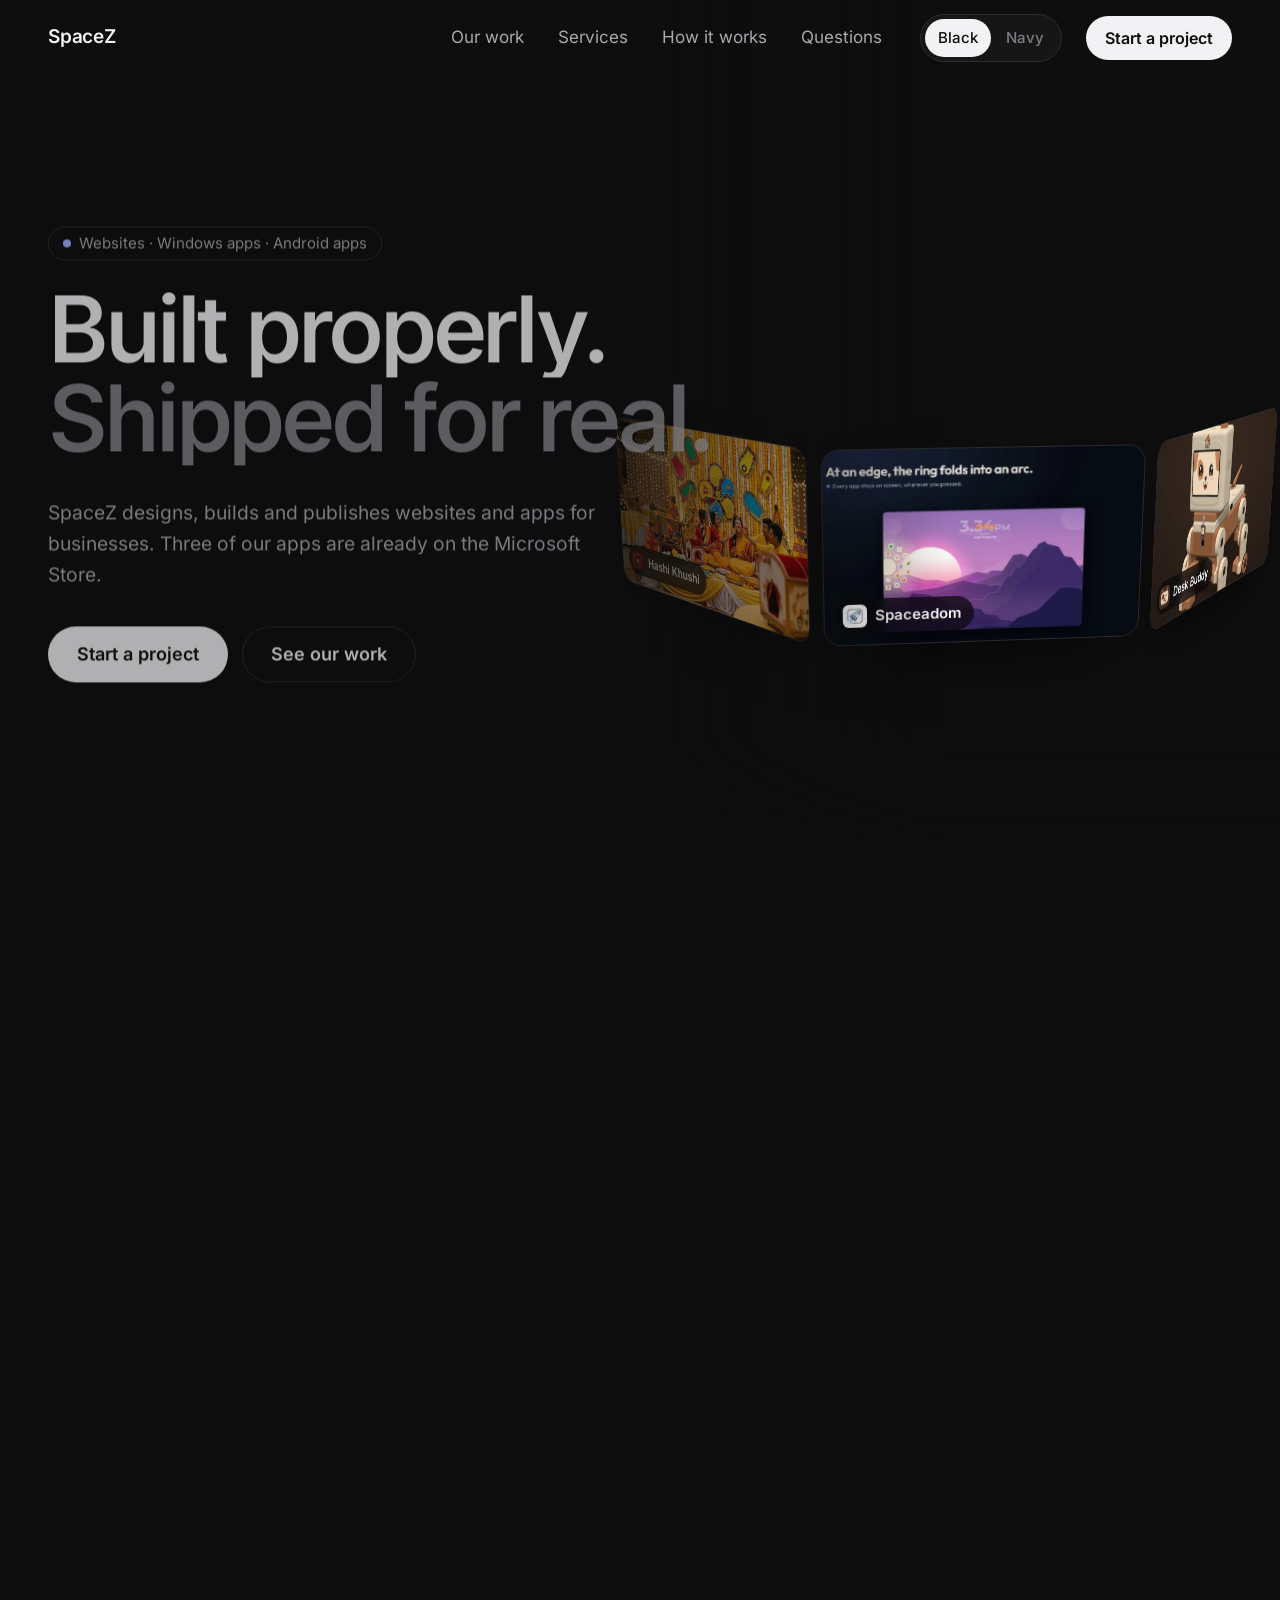
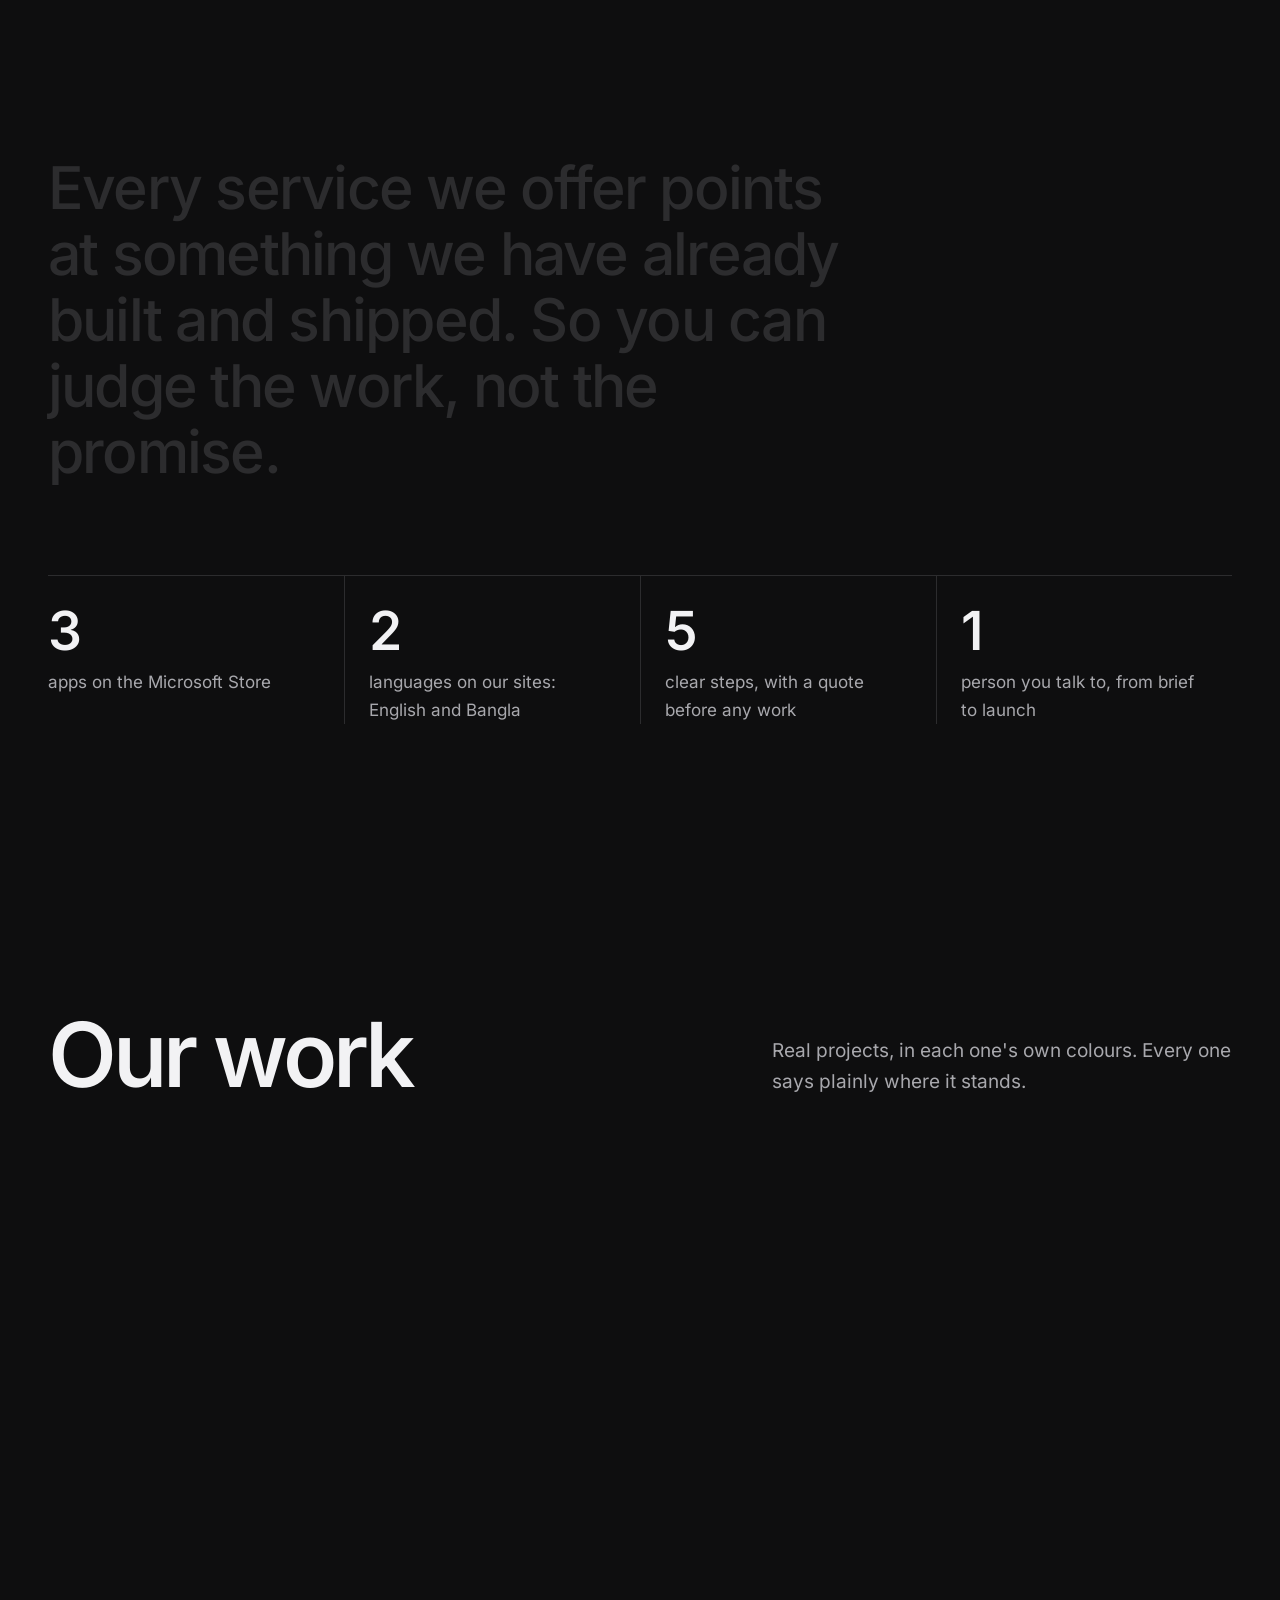
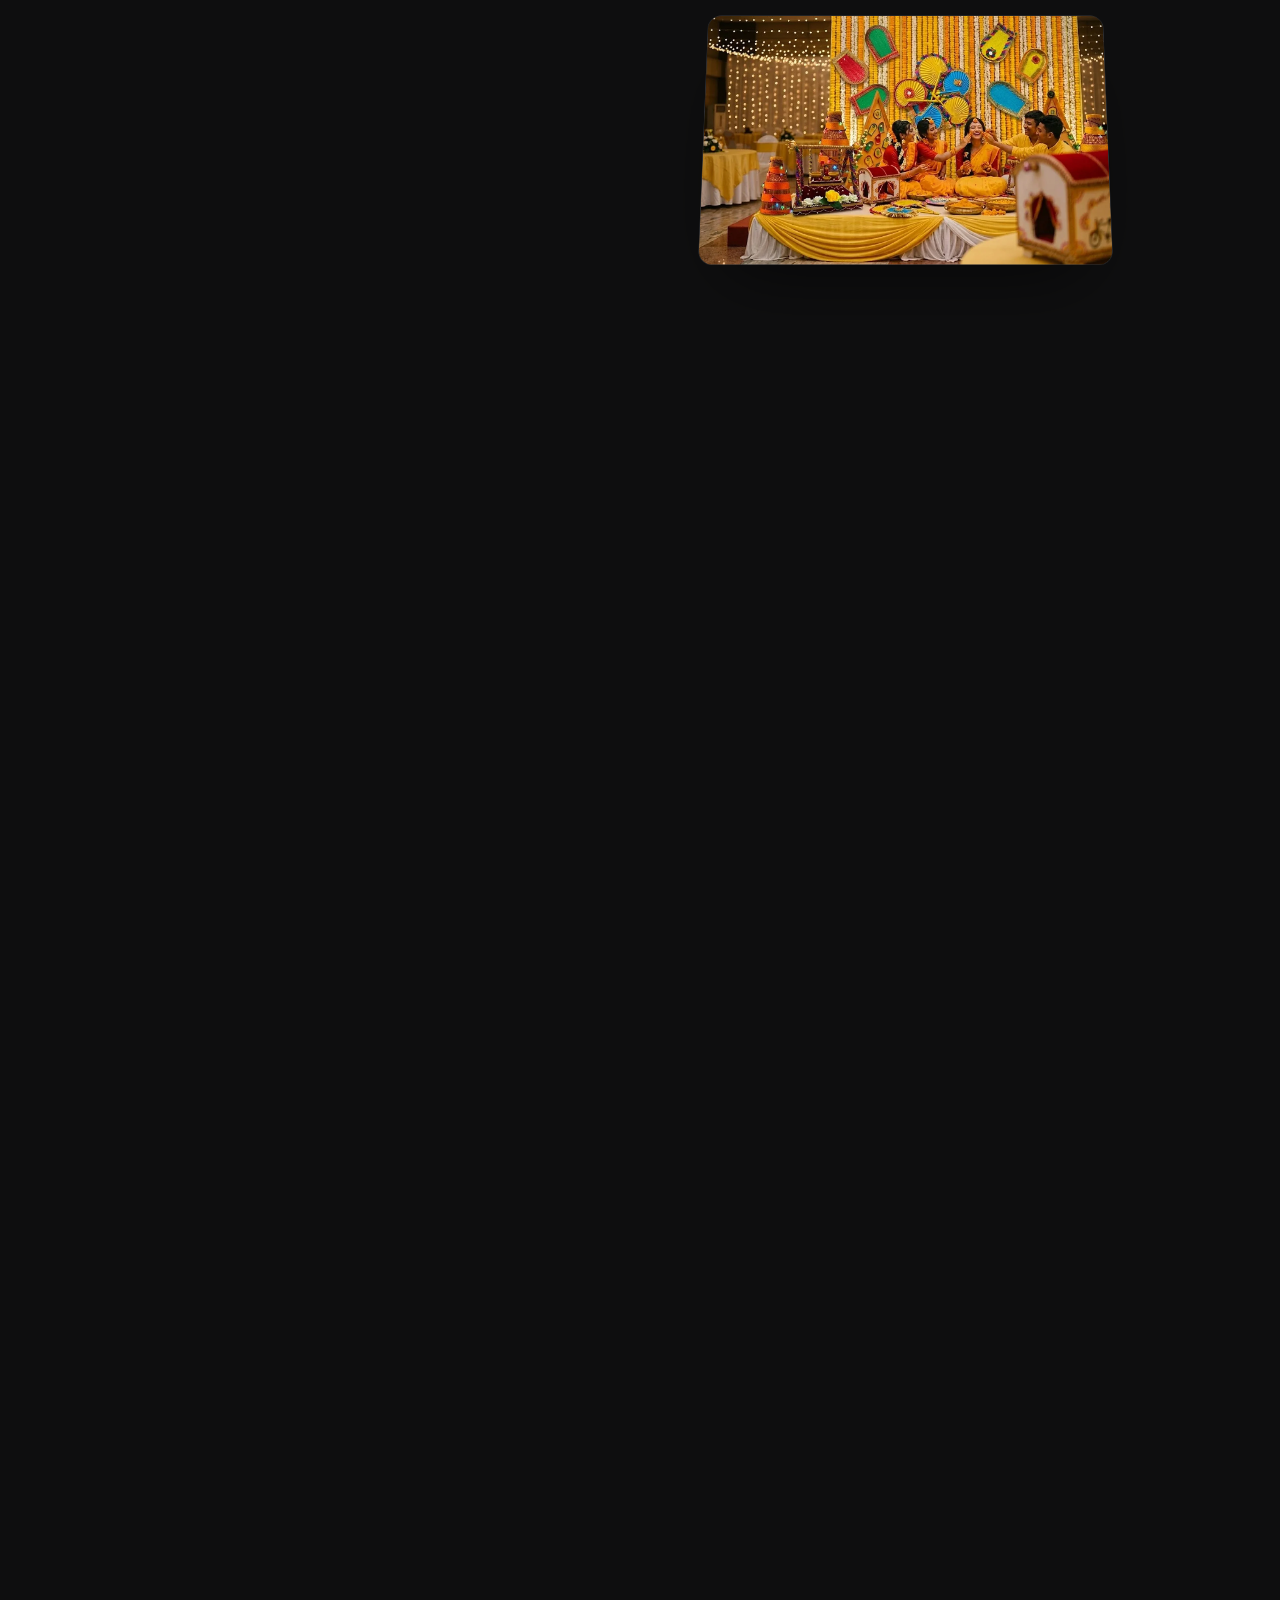
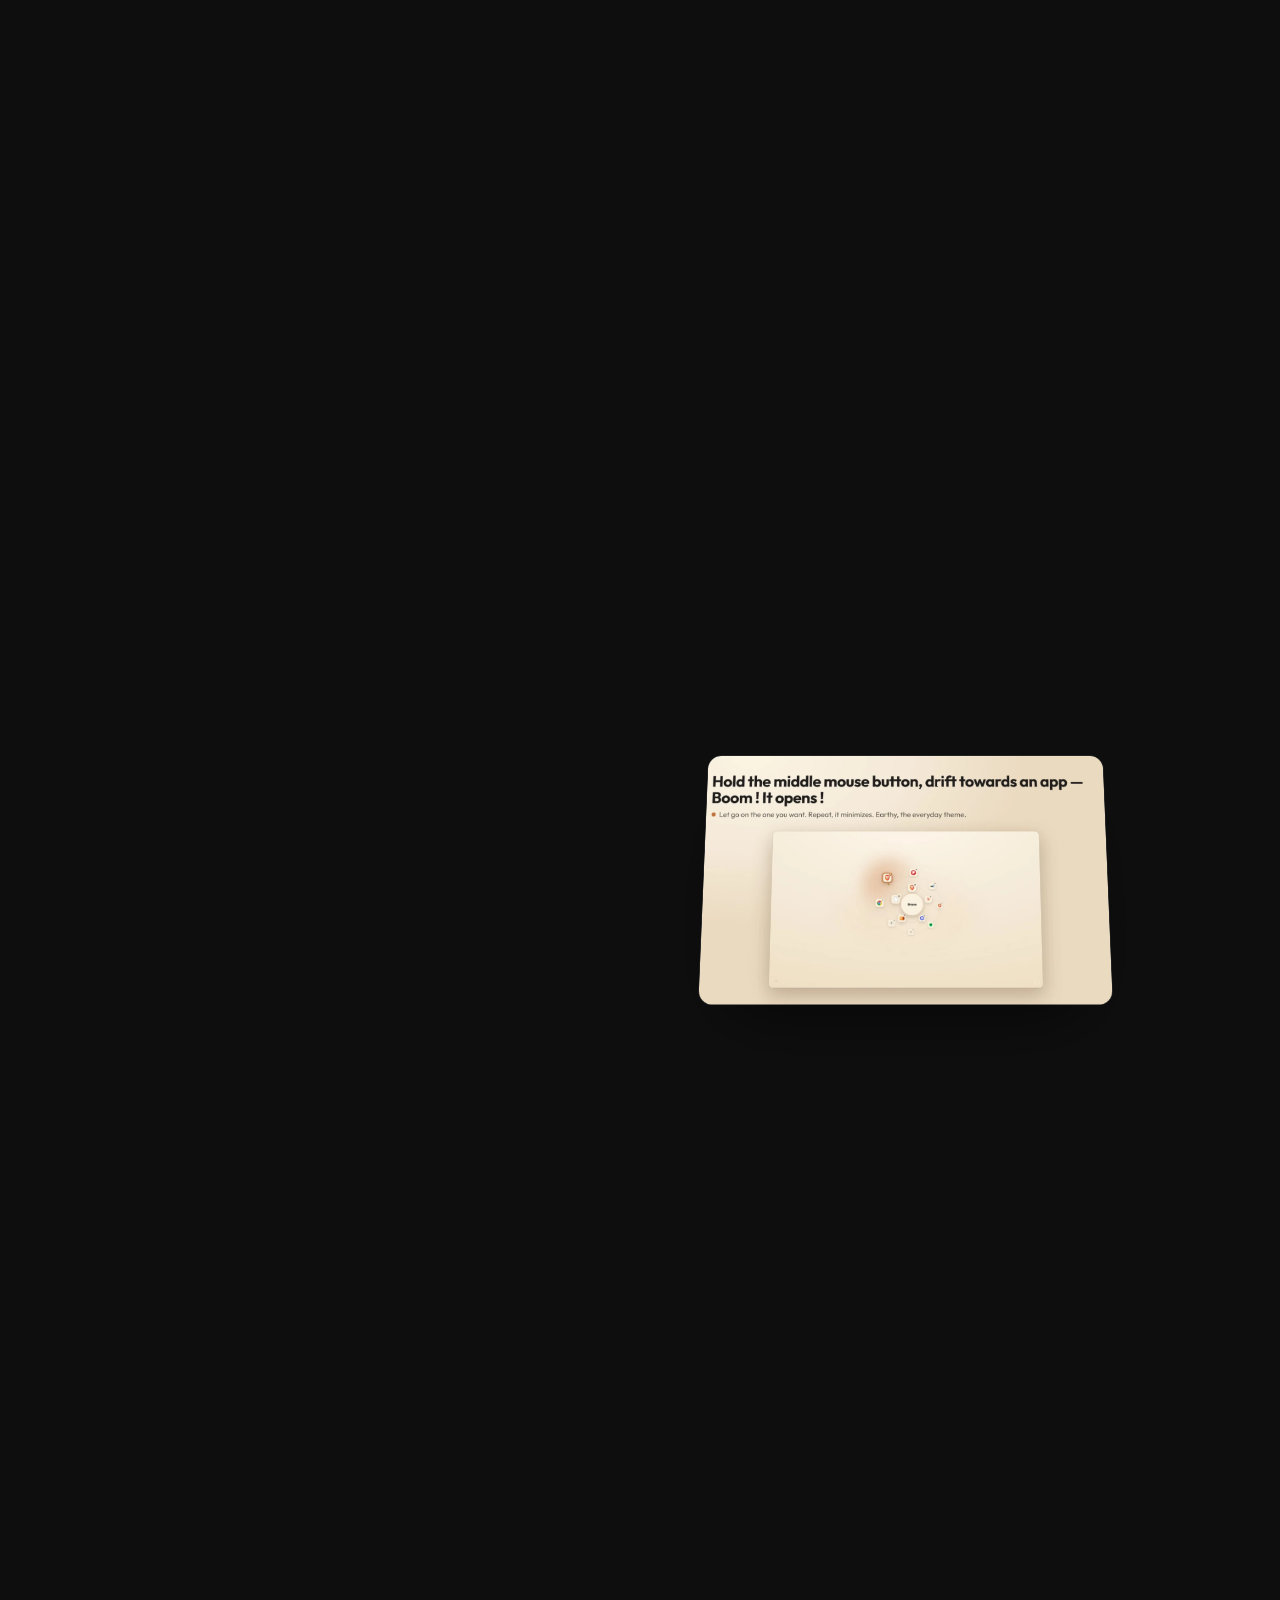
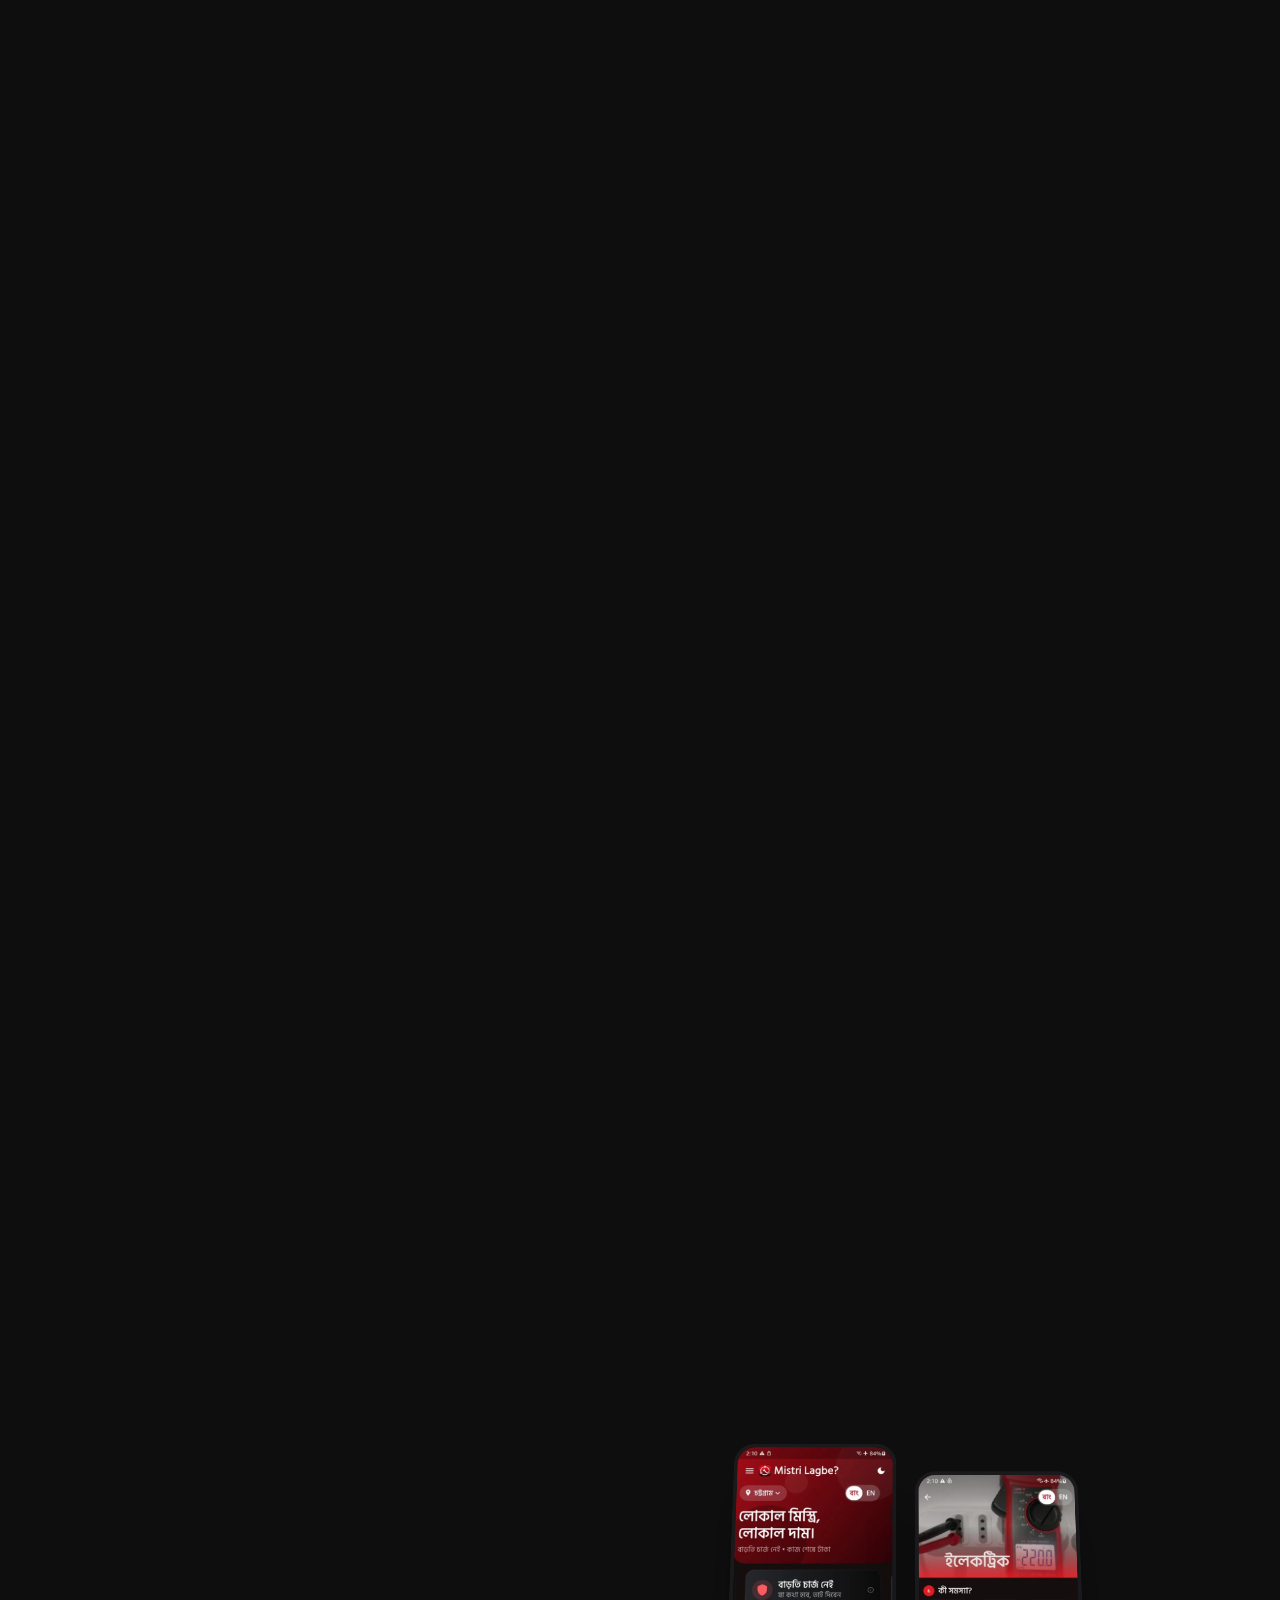
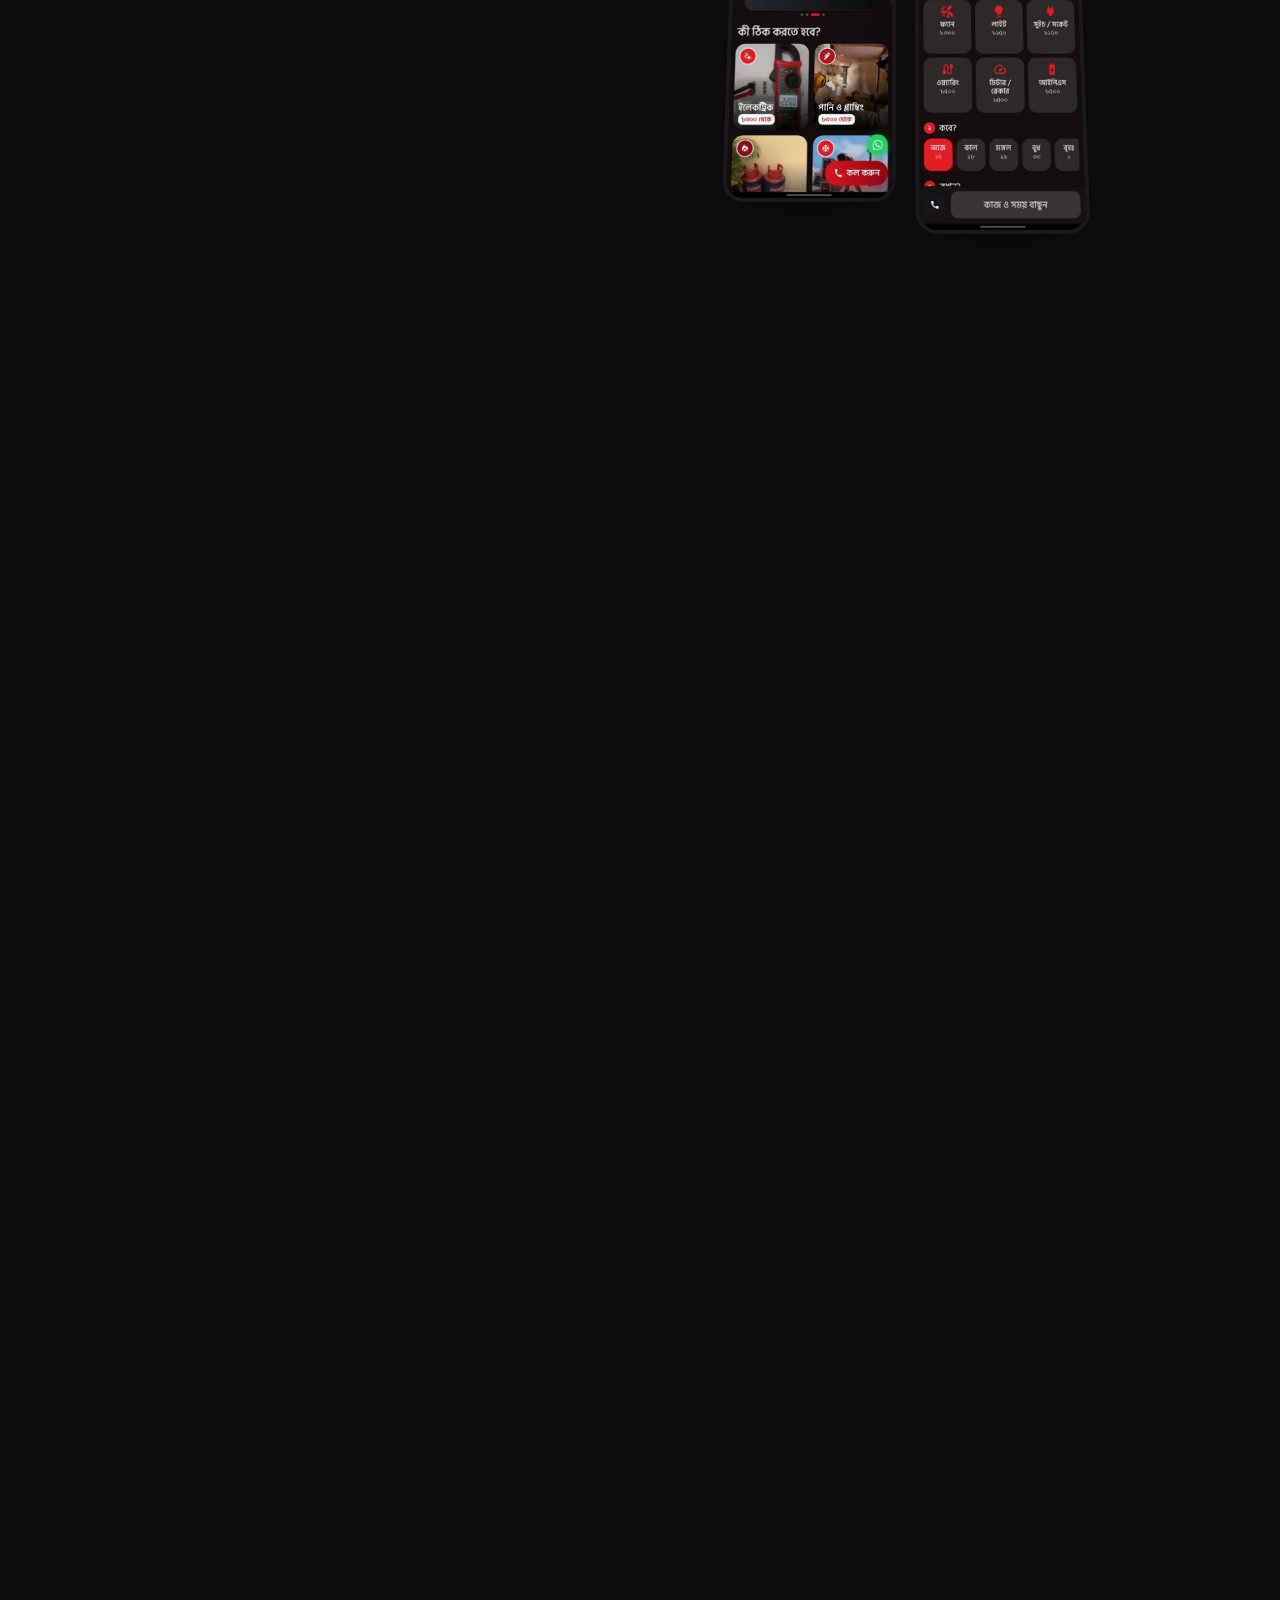
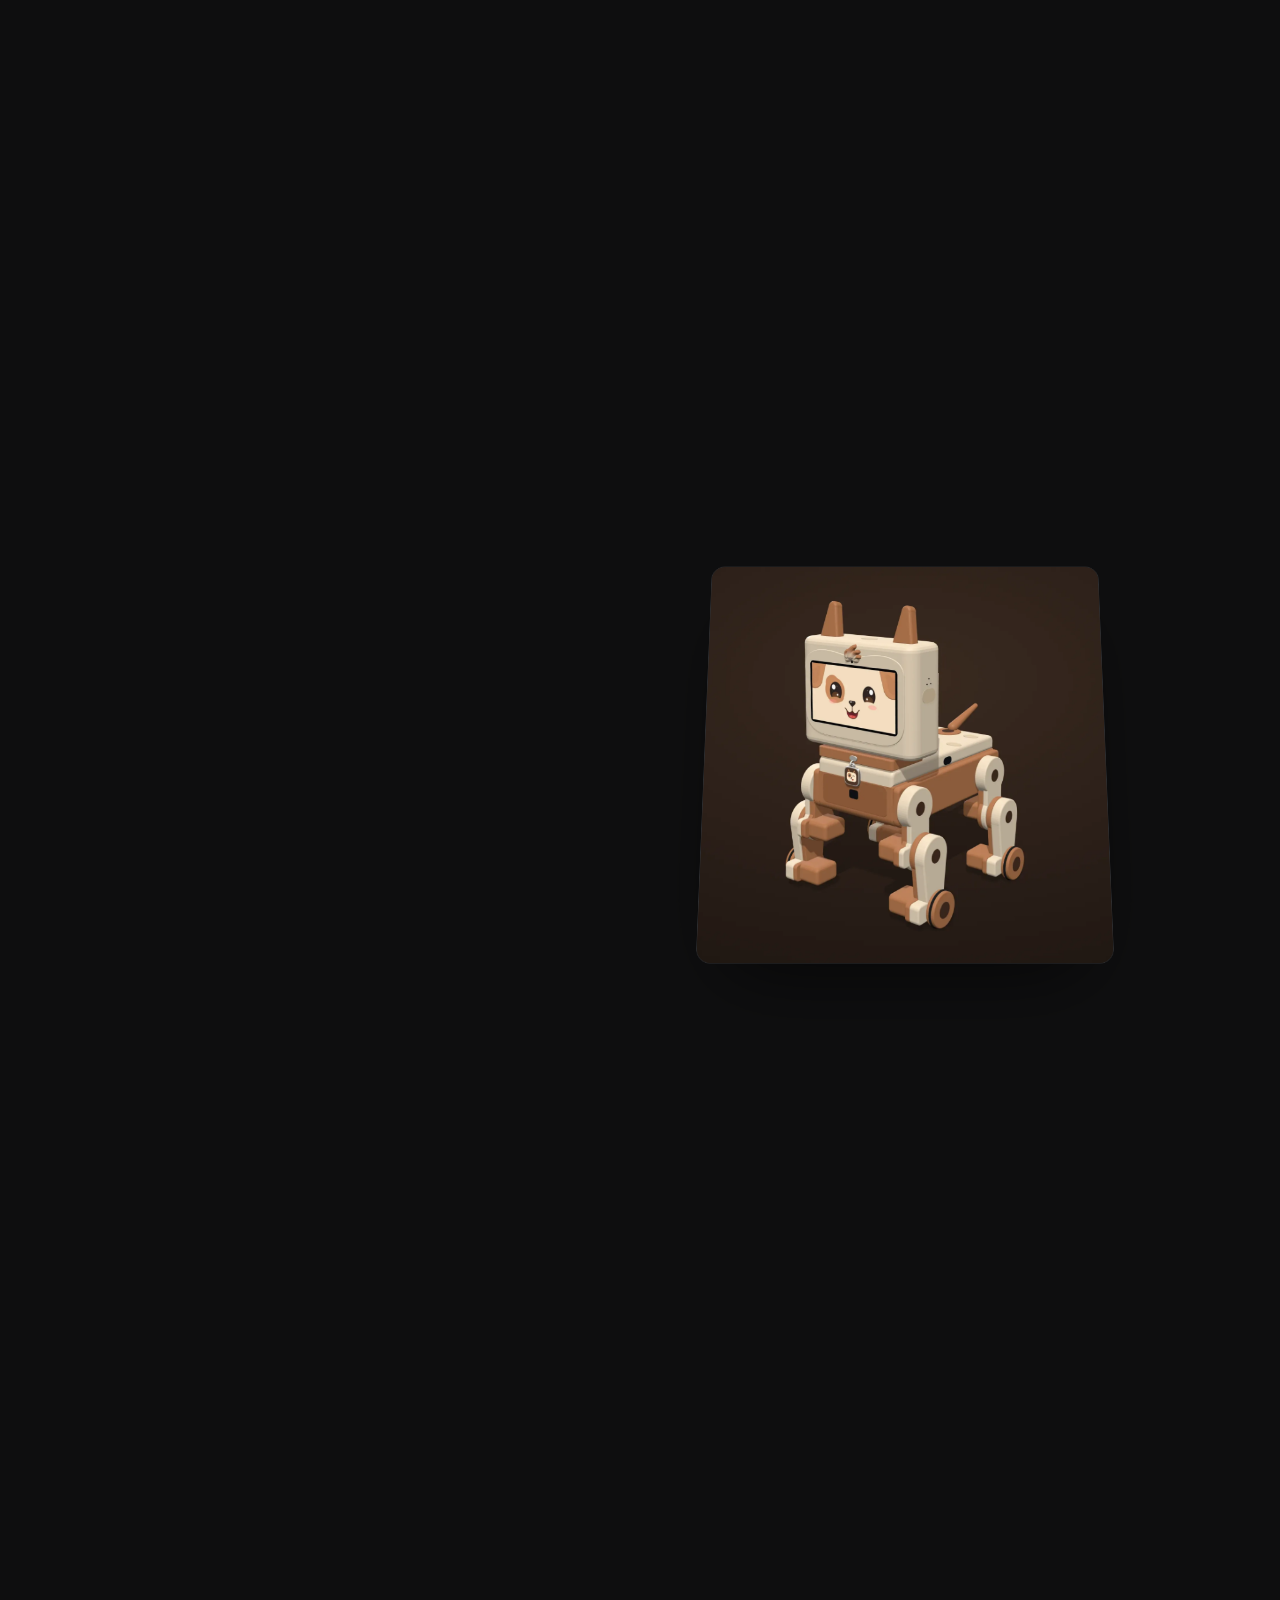
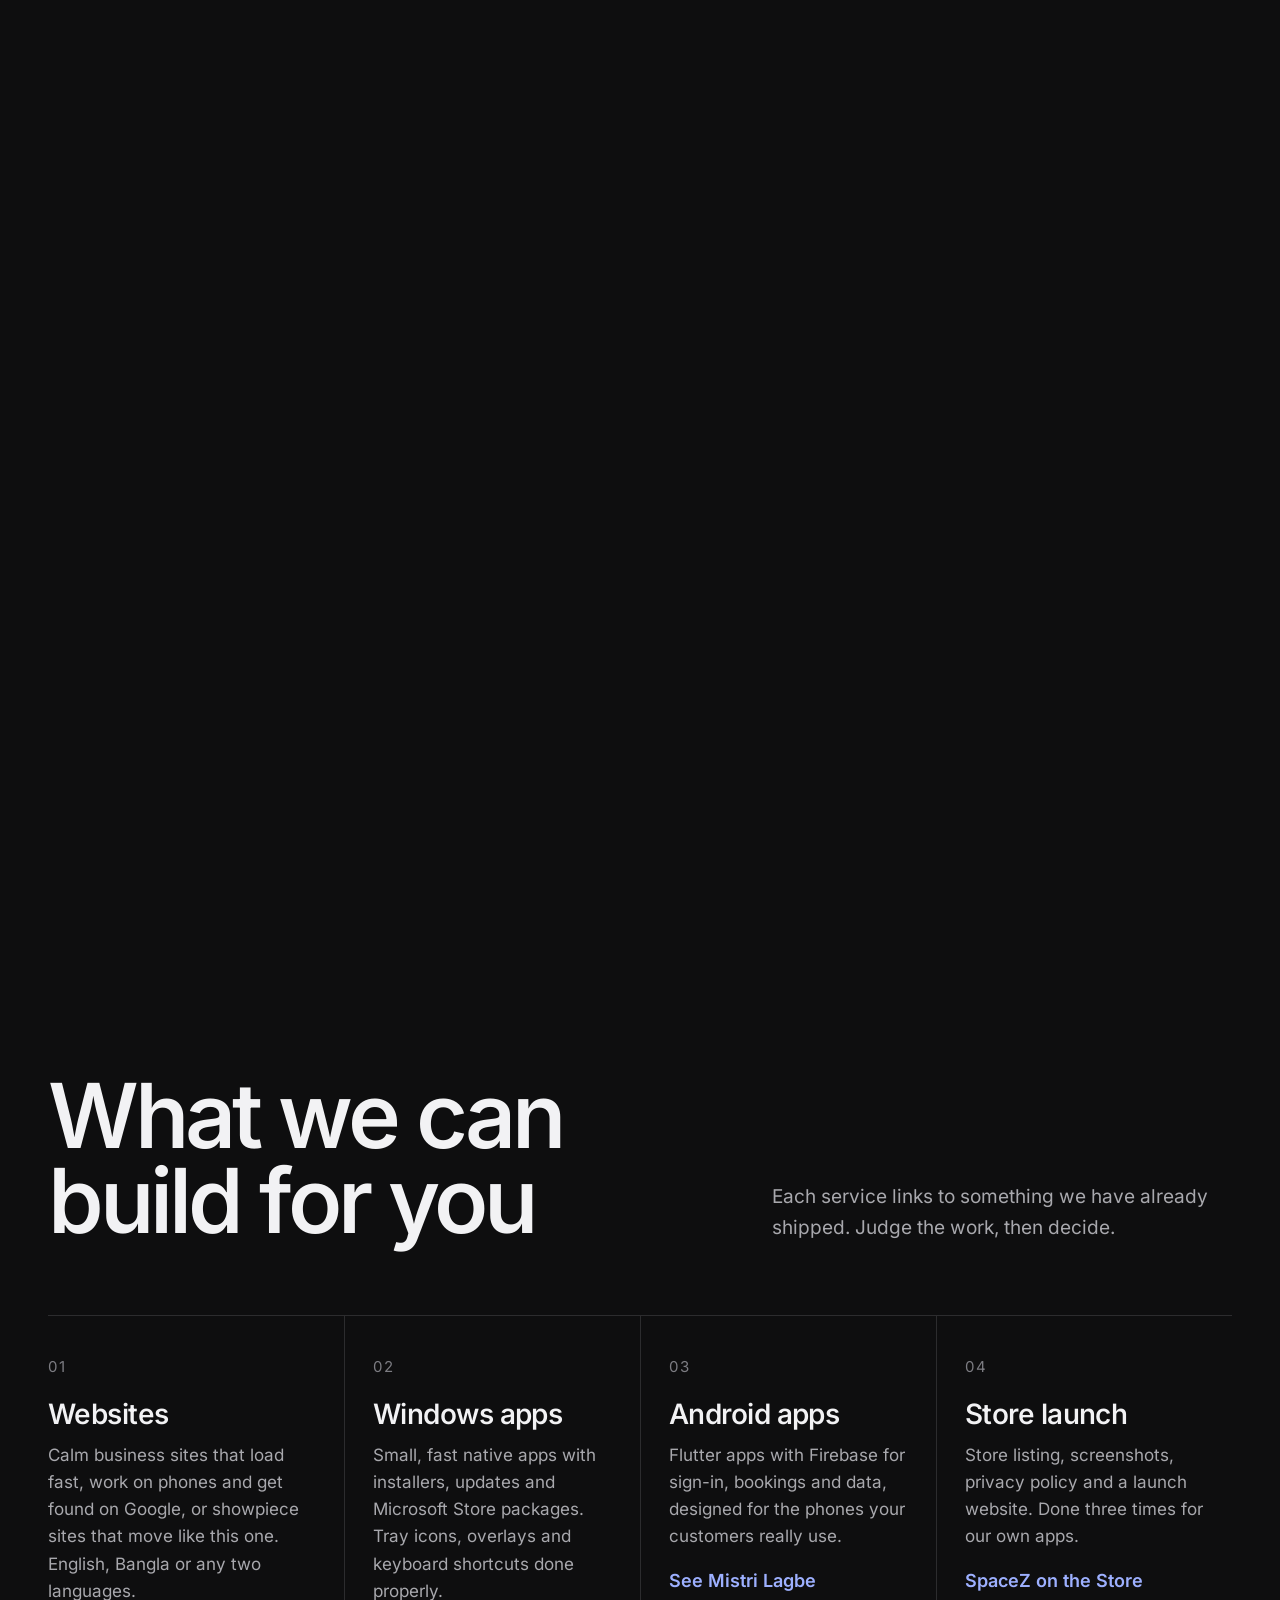
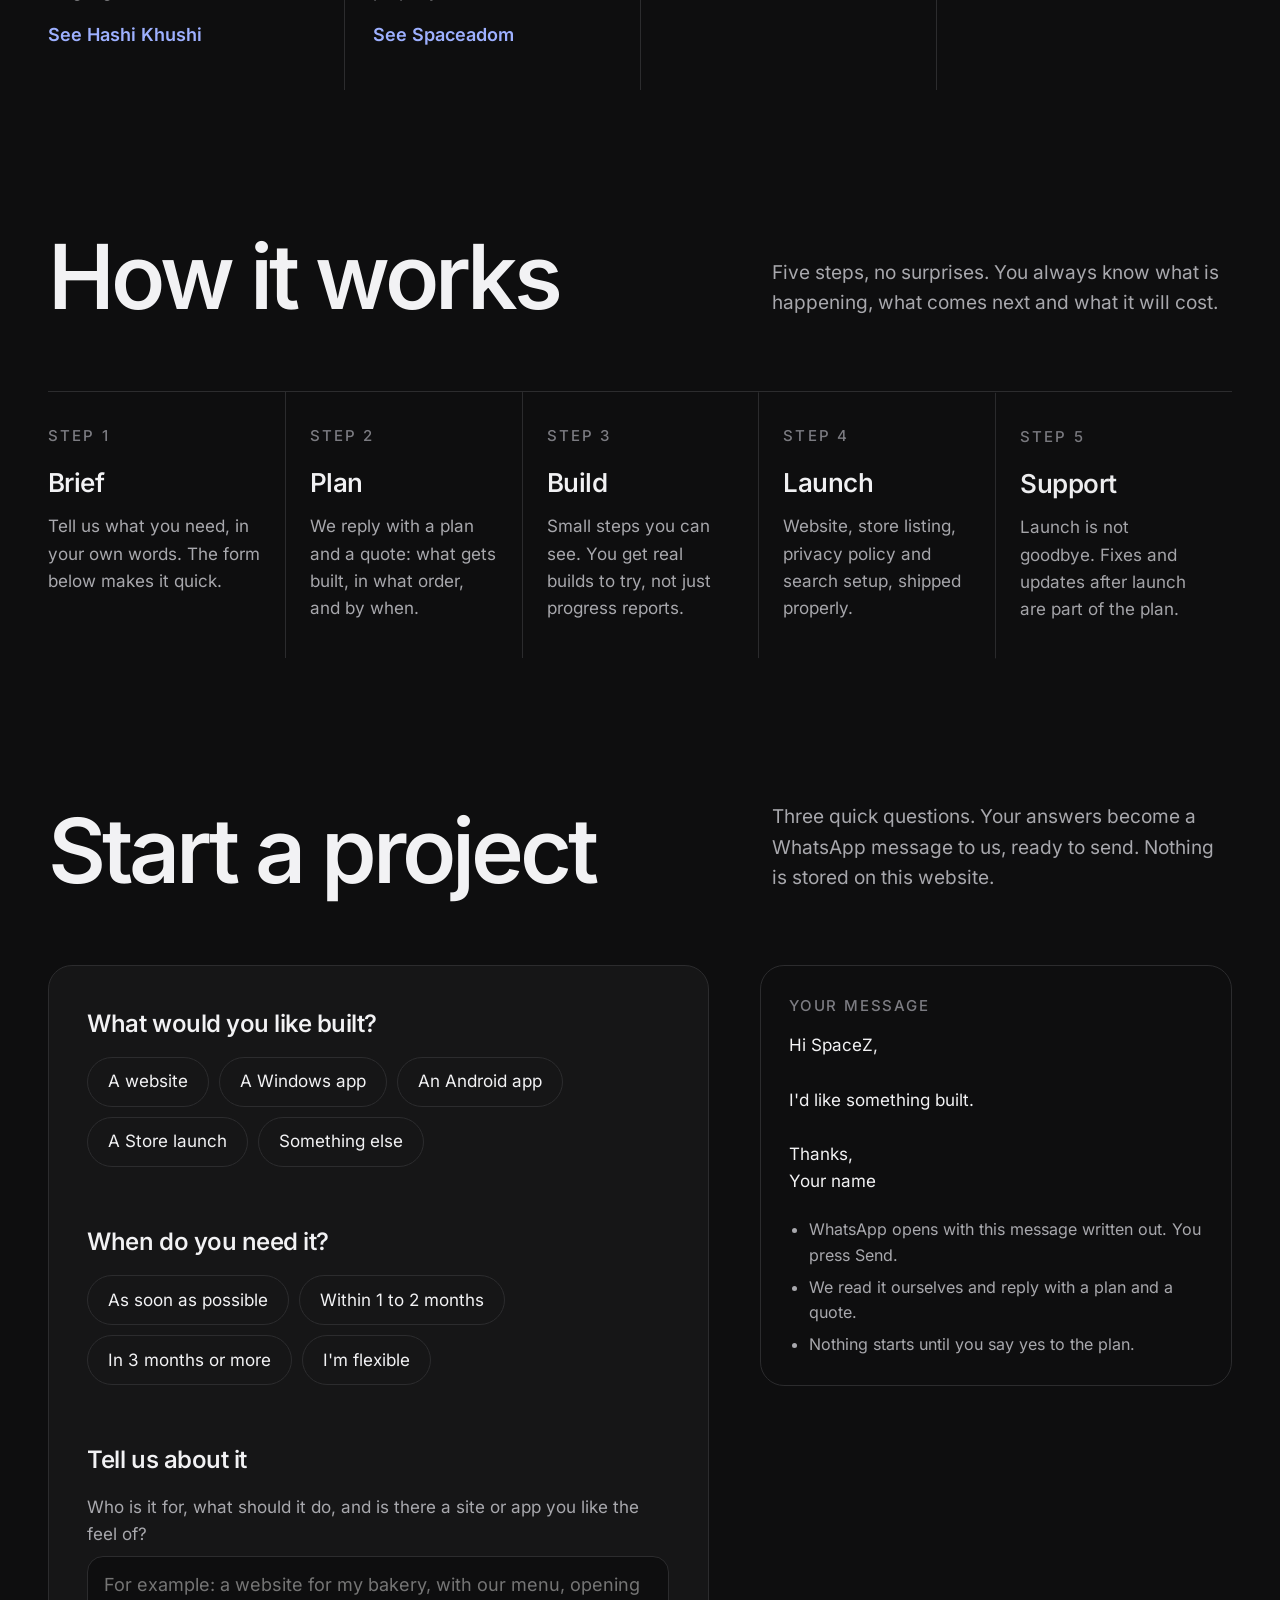
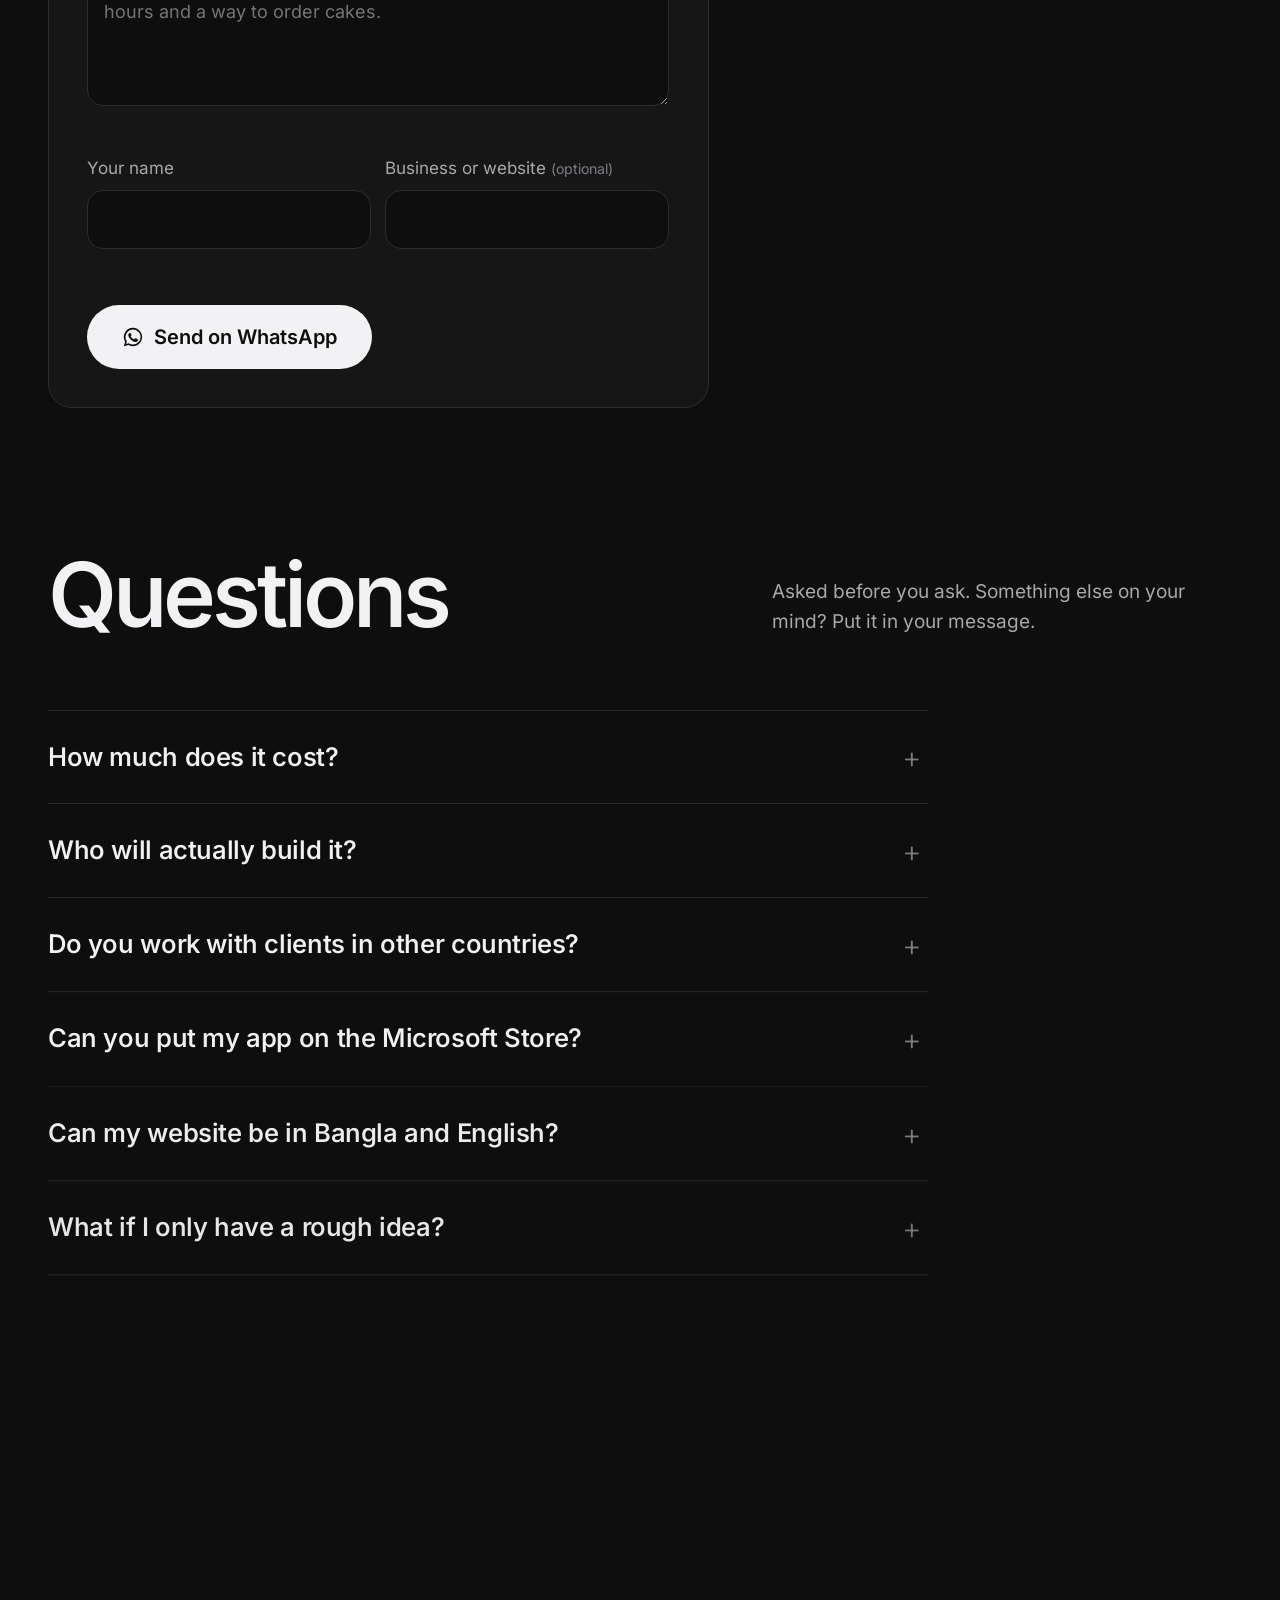
==== commit 5668f32c: "Refresh the tab icon for returning visitors" ====
--- a/index.html
+++ b/index.html
@@ -11,9 +11,9 @@
 <script>(function(){var d=document.documentElement;d.className=d.className.replace('no-js','js');var t=null;try{t=localStorage.getItem('arpon-look')}catch(e){}if(t==='navy'||t==='black')d.setAttribute('data-theme',t)})();</script>
 <link rel="preload" href="assets/fonts/inter.woff2" as="font" type="font/woff2" crossorigin>
 <link rel="stylesheet" href="assets/css/site.css">
-<link rel="icon" href="assets/img/favicon.svg" type="image/svg+xml">
-<link rel="icon" href="assets/img/favicon-32.png" sizes="32x32" type="image/png">
-<link rel="apple-touch-icon" href="assets/img/apple-touch-icon.png">
+<link rel="icon" href="assets/img/favicon.svg?v=2" type="image/svg+xml">
+<link rel="icon" href="assets/img/favicon-32.png?v=2" sizes="32x32" type="image/png">
+<link rel="apple-touch-icon" href="assets/img/apple-touch-icon.png?v=2">
 <meta property="og:type" content="website">
 <meta property="og:site_name" content="SpaceZ">
 <meta property="og:title" content="SpaceZ — Websites, apps and robots, built properly">
